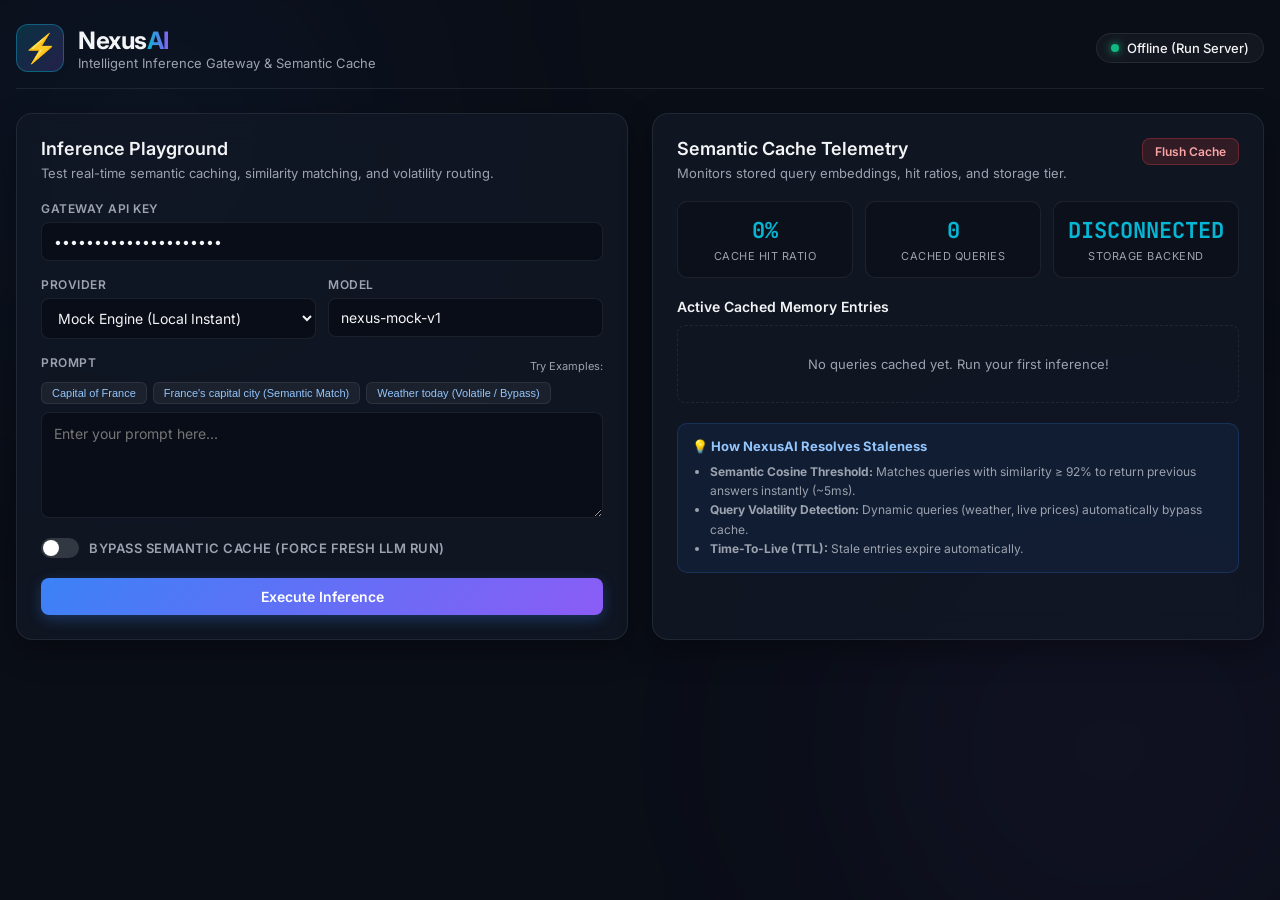
==== frontend/index.html @ b49c3d25 "feat(frontend): glassmorphism developer playground UI - index.html: two-panel layout — inference pla" ====
<!DOCTYPE html>
<html lang="en">
<head>
  <meta charset="UTF-8">
  <meta name="viewport" content="width=device-width, initial-scale=1.0">
  <title>NexusAI — Intelligent Inference Gateway</title>
  <link rel="stylesheet" href="style.css">
  <link rel="preconnect" href="https://fonts.googleapis.com">
  <link rel="preconnect" href="https://fonts.gstatic.com" crossorigin>
  <link href="https://fonts.googleapis.com/css2?family=Inter:wght@300;400;500;600;700&family=JetBrains+Mono:wght@400;500;700&display=swap" rel="stylesheet">
</head>
<body>
  <div class="background-glow glow-1"></div>
  <div class="background-glow glow-2"></div>

  <div class="app-container">
    <!-- Header -->
    <header class="header">
      <div class="logo-group">
        <div class="logo-icon">⚡</div>
        <div>
          <h1>Nexus<span class="gradient-text">AI</span></h1>
          <p class="subtitle">Intelligent Inference Gateway & Semantic Cache</p>
        </div>
      </div>
      <div class="header-status">
        <div class="status-indicator online"></div>
        <span id="gatewayStatus">Connecting...</span>
      </div>
    </header>

    <!-- Main Grid -->
    <main class="main-grid">
      <!-- Left Column: Controls & Prompt -->
      <section class="card glass-card">
        <h2>Inference Playground</h2>
        <p class="section-desc">Test real-time semantic caching, similarity matching, and volatility routing.</p>

        <div class="form-group">
          <label for="apiKey">Gateway API Key</label>
          <input type="password" id="apiKey" value="sk-nexus-dev-demo-key" placeholder="Enter API Key">
        </div>

        <div class="form-row">
          <div class="form-group flex-1">
            <label for="providerSelect">Provider</label>
            <select id="providerSelect">
              <option value="mock" selected>Mock Engine (Local Instant)</option>
              <option value="huggingface">Hugging Face API</option>
              <option value="openai">OpenAI / OpenRouter</option>
            </select>
          </div>
          <div class="form-group flex-1">
            <label for="modelInput">Model</label>
            <input type="text" id="modelInput" placeholder="Default model" value="nexus-mock-v1">
          </div>
        </div>

        <div class="form-group">
          <div class="label-row">
            <label for="promptInput">Prompt</label>
            <span class="sample-label">Try Examples:</span>
          </div>
          <div class="quick-samples">
            <button type="button" class="sample-btn" data-prompt="What is the capital of France?">Capital of France</button>
            <button type="button" class="sample-btn" data-prompt="What is France's capital city?">France's capital city (Semantic Match)</button>
            <button type="button" class="sample-btn" data-prompt="What is the weather today in Tokyo?">Weather today (Volatile / Bypass)</button>
          </div>
          <textarea id="promptInput" rows="4" placeholder="Enter your prompt here..."></textarea>
        </div>

        <div class="checkbox-group">
          <label class="toggle-container">
            <input type="checkbox" id="bypassCache">
            <span class="toggle-slider"></span>
            <span class="toggle-label">Bypass Semantic Cache (Force fresh LLM run)</span>
          </label>
        </div>

        <button id="sendBtn" class="btn btn-primary">
          <span class="btn-text">Execute Inference</span>
          <div class="spinner hidden" id="spinner"></div>
        </button>

        <!-- Response Area -->
        <div id="resultContainer" class="result-box hidden">
          <div class="result-header">
            <div class="badge" id="cacheBadge">CACHE STATUS</div>
            <div class="metrics-tags" id="metricsTags">
              <span class="tag latency" id="latencyTag">-- ms</span>
              <span class="tag tokens" id="tokensTag">-- tokens</span>
              <span class="tag similarity hidden" id="similarityTag">Sim: --%</span>
            </div>
          </div>
          <div class="result-body">
            <pre id="responseText"></pre>
          </div>
        </div>
      </section>

      <!-- Right Column: Live Cache & Architecture Inspector -->
      <section class="card glass-card">
        <div class="header-with-action">
          <h2>Semantic Cache Telemetry</h2>
          <button id="flushCacheBtn" class="btn btn-sm btn-danger">Flush Cache</button>
        </div>
        <p class="section-desc">Monitors stored query embeddings, hit ratios, and storage tier.</p>

        <!-- Stats Bar -->
        <div class="stats-grid">
          <div class="stat-card">
            <div class="stat-value" id="hitRatio">0%</div>
            <div class="stat-label">Cache Hit Ratio</div>
          </div>
          <div class="stat-card">
            <div class="stat-value" id="totalCached">0</div>
            <div class="stat-label">Cached Queries</div>
          </div>
          <div class="stat-card">
            <div class="stat-value" id="storageBackend">--</div>
            <div class="stat-label">Storage Backend</div>
          </div>
        </div>

        <!-- Active Cached Entries List -->
        <div class="cache-list-container">
          <h3>Active Cached Memory Entries</h3>
          <div id="cacheEntriesList" class="cache-entries-list">
            <div class="empty-state">No queries cached yet. Run your first inference!</div>
          </div>
        </div>

        <!-- Gateway Concept Callout -->
        <div class="concept-callout">
          <h4>💡 How NexusAI Resolves Staleness</h4>
          <ul>
            <li><strong>Semantic Cosine Threshold:</strong> Matches queries with similarity &ge; 92% to return previous answers instantly (~5ms).</li>
            <li><strong>Query Volatility Detection:</strong> Dynamic queries (weather, live prices) automatically bypass cache.</li>
            <li><strong>Time-To-Live (TTL):</strong> Stale entries expire automatically.</li>
          </ul>
        </div>
      </section>
    </main>
  </div>

  <script src="app.js"></script>
</body>
</html>
---- frontend/style.css ----
:root {
  --bg-dark: #0a0e17;
  --card-bg: rgba(18, 24, 38, 0.75);
  --card-border: rgba(255, 255, 255, 0.08);
  --text-primary: #f3f4f6;
  --text-secondary: #9ca3af;
  --accent-cyan: #06b6d4;
  --accent-blue: #3b82f6;
  --accent-purple: #8b5cf6;
  --color-hit: #10b981;
  --color-miss: #6366f1;
  --color-bypass: #f59e0b;
  --color-error: #ef4444;
}

* {
  box-sizing: border-box;
  margin: 0;
  padding: 0;
}

body {
  font-family: 'Inter', sans-serif;
  background-color: var(--bg-dark);
  color: var(--text-primary);
  min-height: 100vh;
  position: relative;
  overflow-x: hidden;
  padding: 24px 16px;
}

/* Background atmospheric glows */
.background-glow {
  position: fixed;
  border-radius: 50%;
  filter: blur(140px);
  z-index: -1;
  pointer-events: none;
}

.glow-1 {
  width: 450px;
  height: 450px;
  top: -80px;
  left: -80px;
  background: radial-gradient(circle, rgba(59, 130, 246, 0.2), transparent 70%);
}

.glow-2 {
  width: 500px;
  height: 500px;
  bottom: -100px;
  right: -80px;
  background: radial-gradient(circle, rgba(139, 92, 246, 0.18), transparent 70%);
}

.app-container {
  max-width: 1280px;
  margin: 0 auto;
}

/* Header */
.header {
  display: flex;
  justify-content: space-between;
  align-items: center;
  margin-bottom: 24px;
  padding-bottom: 16px;
  border-bottom: 1px solid var(--card-border);
}

.logo-group {
  display: flex;
  align-items: center;
  gap: 14px;
}

.logo-icon {
  font-size: 28px;
  background: linear-gradient(135deg, rgba(6, 182, 212, 0.2), rgba(139, 92, 246, 0.2));
  border: 1px solid rgba(6, 182, 212, 0.4);
  width: 48px;
  height: 48px;
  display: flex;
  align-items: center;
  justify-content: center;
  border-radius: 12px;
}

h1 {
  font-size: 24px;
  font-weight: 700;
  letter-spacing: -0.5px;
}

.gradient-text {
  background: linear-gradient(90deg, var(--accent-cyan), var(--accent-purple));
  -webkit-background-clip: text;
  -webkit-text-fill-color: transparent;
}

.subtitle {
  font-size: 13px;
  color: var(--text-secondary);
}

.header-status {
  display: flex;
  align-items: center;
  gap: 8px;
  font-size: 13px;
  font-weight: 500;
  background: rgba(255, 255, 255, 0.04);
  padding: 6px 14px;
  border-radius: 999px;
  border: 1px solid var(--card-border);
}

.status-indicator {
  width: 8px;
  height: 8px;
  border-radius: 50%;
}

.status-indicator.online {
  background-color: var(--color-hit);
  box-shadow: 0 0 8px var(--color-hit);
}

.status-indicator.offline {
  background-color: var(--color-error);
  box-shadow: 0 0 8px var(--color-error);
}

/* Main Grid */
.main-grid {
  display: grid;
  grid-template-columns: 1fr 1fr;
  gap: 24px;
}

@media (max-width: 900px) {
  .main-grid {
    grid-template-columns: 1fr;
  }
}

/* Glass Card */
.glass-card {
  background: var(--card-bg);
  backdrop-filter: blur(16px);
  -webkit-backdrop-filter: blur(16px);
  border: 1px solid var(--card-border);
  border-radius: 16px;
  padding: 24px;
  box-shadow: 0 10px 30px rgba(0, 0, 0, 0.35);
}

h2 {
  font-size: 18px;
  font-weight: 600;
  margin-bottom: 6px;
}

.section-desc {
  font-size: 13px;
  color: var(--text-secondary);
  margin-bottom: 20px;
}

/* Form Controls */
.form-group {
  margin-bottom: 16px;
}

.form-row {
  display: flex;
  gap: 12px;
}

.flex-1 {
  flex: 1;
}

label {
  display: block;
  font-size: 12px;
  font-weight: 600;
  text-transform: uppercase;
  letter-spacing: 0.5px;
  color: var(--text-secondary);
  margin-bottom: 6px;
}

.label-row {
  display: flex;
  justify-content: space-between;
  align-items: center;
  margin-bottom: 6px;
}

.sample-label {
  font-size: 11px;
  color: var(--text-secondary);
}

.quick-samples {
  display: flex;
  flex-wrap: wrap;
  gap: 6px;
  margin-bottom: 8px;
}

.sample-btn {
  background: rgba(255, 255, 255, 0.05);
  border: 1px solid var(--card-border);
  color: #93c5fd;
  font-size: 11px;
  padding: 4px 10px;
  border-radius: 6px;
  cursor: pointer;
  transition: all 0.2s;
}

.sample-btn:hover {
  background: rgba(59, 130, 246, 0.15);
  border-color: rgba(59, 130, 246, 0.4);
}

input[type="text"],
input[type="password"],
select,
textarea {
  width: 100%;
  background: rgba(10, 14, 23, 0.85);
  border: 1px solid var(--card-border);
  border-radius: 8px;
  color: var(--text-primary);
  font-family: inherit;
  font-size: 14px;
  padding: 10px 12px;
  outline: none;
  transition: border-color 0.2s, box-shadow 0.2s;
}

textarea {
  resize: vertical;
  line-height: 1.5;
}

input:focus,
select:focus,
textarea:focus {
  border-color: var(--accent-cyan);
  box-shadow: 0 0 0 3px rgba(6, 182, 212, 0.15);
}

/* Custom Checkbox Toggle */
.checkbox-group {
  margin-bottom: 20px;
}

.toggle-container {
  display: flex;
  align-items: center;
  gap: 10px;
  cursor: pointer;
  user-select: none;
}

.toggle-container input {
  display: none;
}

.toggle-slider {
  width: 38px;
  height: 20px;
  background-color: rgba(255, 255, 255, 0.15);
  border-radius: 20px;
  position: relative;
  transition: background-color 0.2s;
}

.toggle-slider::after {
  content: '';
  position: absolute;
  width: 16px;
  height: 16px;
  border-radius: 50%;
  background-color: white;
  top: 2px;
  left: 2px;
  transition: transform 0.2s;
}

.toggle-container input:checked + .toggle-slider {
  background-color: var(--accent-cyan);
}

.toggle-container input:checked + .toggle-slider::after {
  transform: translateX(18px);
}

.toggle-label {
  font-size: 13px;
  color: var(--text-secondary);
}

/* Buttons */
.btn {
  display: inline-flex;
  align-items: center;
  justify-content: center;
  gap: 8px;
  font-family: inherit;
  font-size: 14px;
  font-weight: 600;
  padding: 10px 18px;
  border-radius: 8px;
  cursor: pointer;
  border: none;
  transition: all 0.2s;
}

.btn-primary {
  width: 100%;
  background: linear-gradient(135deg, var(--accent-blue), var(--accent-purple));
  color: white;
  box-shadow: 0 4px 14px rgba(59, 130, 246, 0.3);
}

.btn-primary:hover {
  opacity: 0.92;
  transform: translateY(-1px);
}

.btn-primary:disabled {
  opacity: 0.5;
  cursor: not-allowed;
  transform: none;
}

.btn-sm {
  font-size: 12px;
  padding: 5px 12px;
}

.btn-danger {
  background: rgba(239, 68, 68, 0.15);
  border: 1px solid rgba(239, 68, 68, 0.3);
  color: #fca5a5;
}

.btn-danger:hover {
  background: rgba(239, 68, 68, 0.25);
}

/* Spinner */
.spinner {
  width: 16px;
  height: 16px;
  border: 2px solid rgba(255, 255, 255, 0.3);
  border-top-color: white;
  border-radius: 50%;
  animation: spin 0.7s linear infinite;
}

@keyframes spin {
  to { transform: rotate(360deg); }
}

.hidden {
  display: none !important;
}

/* Results Box */
.result-box {
  margin-top: 20px;
  background: rgba(10, 14, 23, 0.95);
  border: 1px solid var(--card-border);
  border-radius: 10px;
  padding: 16px;
}

.result-header {
  display: flex;
  justify-content: space-between;
  align-items: center;
  margin-bottom: 12px;
  padding-bottom: 10px;
  border-bottom: 1px solid var(--card-border);
}

.badge {
  font-size: 11px;
  font-weight: 700;
  text-transform: uppercase;
  padding: 4px 10px;
  border-radius: 6px;
  letter-spacing: 0.5px;
}

.badge.hit {
  background-color: rgba(16, 185, 129, 0.2);
  color: #6ee7b7;
  border: 1px solid rgba(16, 185, 129, 0.4);
}

.badge.miss {
  background-color: rgba(99, 102, 241, 0.2);
  color: #a5b4fc;
  border: 1px solid rgba(99, 102, 241, 0.4);
}

.badge.bypass {
  background-color: rgba(245, 158, 11, 0.2);
  color: #fcd34d;
  border: 1px solid rgba(245, 158, 11, 0.4);
}

.metrics-tags {
  display: flex;
  gap: 8px;
}

.tag {
  font-family: 'JetBrains Mono', monospace;
  font-size: 11px;
  background: rgba(255, 255, 255, 0.05);
  padding: 3px 8px;
  border-radius: 4px;
  color: var(--text-secondary);
}

.tag.latency {
  color: #93c5fd;
}

.tag.similarity {
  color: #c4b5fd;
}

.result-body pre {
  font-family: 'Inter', sans-serif;
  font-size: 14px;
  line-height: 1.6;
  white-space: pre-wrap;
  word-break: break-word;
}

/* Telemetry & Stats */
.header-with-action {
  display: flex;
  justify-content: space-between;
  align-items: center;
}

.stats-grid {
  display: grid;
  grid-template-columns: repeat(3, 1fr);
  gap: 12px;
  margin-bottom: 20px;
}

.stat-card {
  background: rgba(10, 14, 23, 0.6);
  border: 1px solid var(--card-border);
  padding: 14px;
  border-radius: 10px;
  text-align: center;
}

.stat-value {
  font-size: 22px;
  font-weight: 700;
  font-family: 'JetBrains Mono', monospace;
  color: var(--accent-cyan);
  margin-bottom: 4px;
}

.stat-label {
  font-size: 11px;
  color: var(--text-secondary);
  text-transform: uppercase;
  letter-spacing: 0.5px;
}

/* Cache entries list */
.cache-list-container h3 {
  font-size: 14px;
  font-weight: 600;
  margin-bottom: 10px;
}

.cache-entries-list {
  max-height: 250px;
  overflow-y: auto;
  display: flex;
  flex-direction: column;
  gap: 8px;
  margin-bottom: 20px;
}

.cache-entry-item {
  background: rgba(10, 14, 23, 0.7);
  border: 1px solid var(--card-border);
  border-radius: 8px;
  padding: 10px 12px;
}

.cache-entry-prompt {
  font-size: 13px;
  font-weight: 500;
  color: #e5e7eb;
  margin-bottom: 4px;
}

.cache-entry-meta {
  display: flex;
  justify-content: space-between;
  font-size: 11px;
  color: var(--text-secondary);
  font-family: 'JetBrains Mono', monospace;
}

.empty-state {
  text-align: center;
  padding: 30px 10px;
  font-size: 13px;
  color: var(--text-secondary);
  border: 1px dashed var(--card-border);
  border-radius: 8px;
}

/* Concept Callout */
.concept-callout {
  background: rgba(59, 130, 246, 0.08);
  border: 1px solid rgba(59, 130, 246, 0.2);
  border-radius: 10px;
  padding: 14px;
}

.concept-callout h4 {
  font-size: 13px;
  color: #93c5fd;
  margin-bottom: 8px;
}

.concept-callout ul {
  padding-left: 18px;
  font-size: 12px;
  color: var(--text-secondary);
  line-height: 1.6;
}
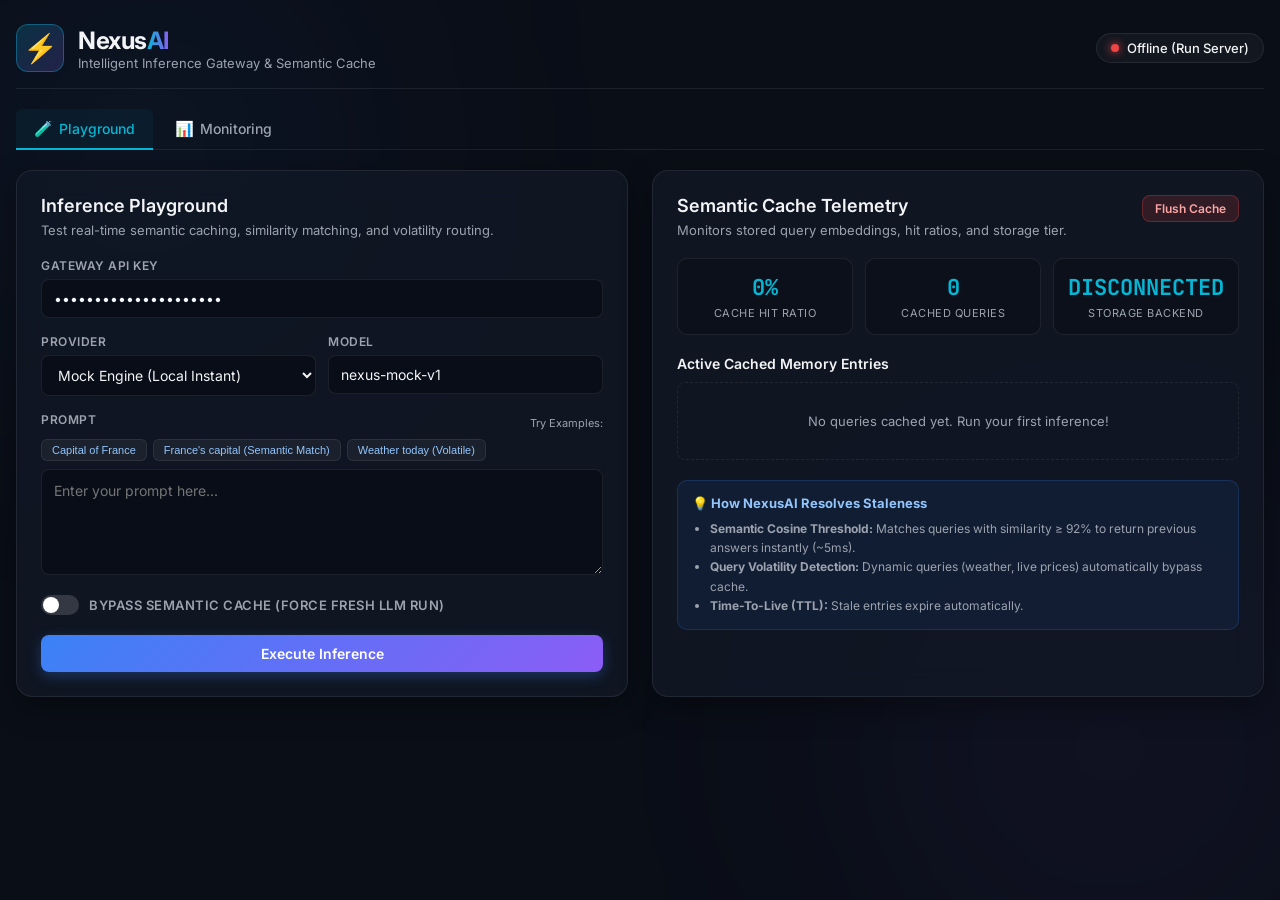
==== commit d376f59d: "feat: add ML embeddings and Prometheus observability - Upgrade embedder to sentence-transformers (al" ====
--- a/frontend/index.html
+++ b/frontend/index.html
@@ -24,124 +24,302 @@
         </div>
       </div>
       <div class="header-status">
-        <div class="status-indicator online"></div>
+        <div class="status-indicator online" id="statusDot"></div>
         <span id="gatewayStatus">Connecting...</span>
       </div>
     </header>
 
-    <!-- Main Grid -->
-    <main class="main-grid">
-      <!-- Left Column: Controls & Prompt -->
-      <section class="card glass-card">
-        <h2>Inference Playground</h2>
-        <p class="section-desc">Test real-time semantic caching, similarity matching, and volatility routing.</p>
-
-        <div class="form-group">
-          <label for="apiKey">Gateway API Key</label>
-          <input type="password" id="apiKey" value="sk-nexus-dev-demo-key" placeholder="Enter API Key">
-        </div>
-
-        <div class="form-row">
-          <div class="form-group flex-1">
-            <label for="providerSelect">Provider</label>
-            <select id="providerSelect">
-              <option value="mock" selected>Mock Engine (Local Instant)</option>
-              <option value="huggingface">Hugging Face API</option>
-              <option value="openai">OpenAI / OpenRouter</option>
-            </select>
-          </div>
-          <div class="form-group flex-1">
-            <label for="modelInput">Model</label>
-            <input type="text" id="modelInput" placeholder="Default model" value="nexus-mock-v1">
-          </div>
-        </div>
-
-        <div class="form-group">
-          <div class="label-row">
-            <label for="promptInput">Prompt</label>
-            <span class="sample-label">Try Examples:</span>
-          </div>
-          <div class="quick-samples">
-            <button type="button" class="sample-btn" data-prompt="What is the capital of France?">Capital of France</button>
-            <button type="button" class="sample-btn" data-prompt="What is France's capital city?">France's capital city (Semantic Match)</button>
-            <button type="button" class="sample-btn" data-prompt="What is the weather today in Tokyo?">Weather today (Volatile / Bypass)</button>
-          </div>
-          <textarea id="promptInput" rows="4" placeholder="Enter your prompt here..."></textarea>
-        </div>
-
-        <div class="checkbox-group">
-          <label class="toggle-container">
-            <input type="checkbox" id="bypassCache">
-            <span class="toggle-slider"></span>
-            <span class="toggle-label">Bypass Semantic Cache (Force fresh LLM run)</span>
-          </label>
-        </div>
-
-        <button id="sendBtn" class="btn btn-primary">
-          <span class="btn-text">Execute Inference</span>
-          <div class="spinner hidden" id="spinner"></div>
-        </button>
-
-        <!-- Response Area -->
-        <div id="resultContainer" class="result-box hidden">
-          <div class="result-header">
-            <div class="badge" id="cacheBadge">CACHE STATUS</div>
-            <div class="metrics-tags" id="metricsTags">
-              <span class="tag latency" id="latencyTag">-- ms</span>
-              <span class="tag tokens" id="tokensTag">-- tokens</span>
-              <span class="tag similarity hidden" id="similarityTag">Sim: --%</span>
-            </div>
-          </div>
-          <div class="result-body">
-            <pre id="responseText"></pre>
-          </div>
-        </div>
-      </section>
-
-      <!-- Right Column: Live Cache & Architecture Inspector -->
-      <section class="card glass-card">
-        <div class="header-with-action">
-          <h2>Semantic Cache Telemetry</h2>
-          <button id="flushCacheBtn" class="btn btn-sm btn-danger">Flush Cache</button>
-        </div>
-        <p class="section-desc">Monitors stored query embeddings, hit ratios, and storage tier.</p>
-
-        <!-- Stats Bar -->
-        <div class="stats-grid">
-          <div class="stat-card">
-            <div class="stat-value" id="hitRatio">0%</div>
-            <div class="stat-label">Cache Hit Ratio</div>
-          </div>
-          <div class="stat-card">
-            <div class="stat-value" id="totalCached">0</div>
-            <div class="stat-label">Cached Queries</div>
-          </div>
-          <div class="stat-card">
-            <div class="stat-value" id="storageBackend">--</div>
-            <div class="stat-label">Storage Backend</div>
-          </div>
-        </div>
-
-        <!-- Active Cached Entries List -->
-        <div class="cache-list-container">
-          <h3>Active Cached Memory Entries</h3>
-          <div id="cacheEntriesList" class="cache-entries-list">
-            <div class="empty-state">No queries cached yet. Run your first inference!</div>
-          </div>
-        </div>
-
-        <!-- Gateway Concept Callout -->
-        <div class="concept-callout">
-          <h4>💡 How NexusAI Resolves Staleness</h4>
-          <ul>
-            <li><strong>Semantic Cosine Threshold:</strong> Matches queries with similarity &ge; 92% to return previous answers instantly (~5ms).</li>
-            <li><strong>Query Volatility Detection:</strong> Dynamic queries (weather, live prices) automatically bypass cache.</li>
-            <li><strong>Time-To-Live (TTL):</strong> Stale entries expire automatically.</li>
-          </ul>
-        </div>
-      </section>
-    </main>
-  </div>
+    <!-- Tab Navigation -->
+    <nav class="tab-nav">
+      <button class="tab-btn active" data-tab="playground">
+        <span class="tab-icon">🧪</span> Playground
+      </button>
+      <button class="tab-btn" data-tab="monitoring">
+        <span class="tab-icon">📊</span> Monitoring
+      </button>
+    </nav>
+
+    <!-- ═══════════════════════════════════════════════════
+         TAB 1 — INFERENCE PLAYGROUND
+    ═══════════════════════════════════════════════════ -->
+    <div id="tab-playground" class="tab-content active">
+      <main class="main-grid">
+        <!-- Left Column: Controls & Prompt -->
+        <section class="card glass-card">
+          <h2>Inference Playground</h2>
+          <p class="section-desc">Test real-time semantic caching, similarity matching, and volatility routing.</p>
+
+          <div class="form-group">
+            <label for="apiKey">Gateway API Key</label>
+            <input type="password" id="apiKey" value="sk-nexus-dev-demo-key" placeholder="Enter API Key">
+          </div>
+
+          <div class="form-row">
+            <div class="form-group flex-1">
+              <label for="providerSelect">Provider</label>
+              <select id="providerSelect">
+                <option value="mock" selected>Mock Engine (Local Instant)</option>
+                <option value="huggingface">Hugging Face API</option>
+                <option value="openai">OpenAI / OpenRouter</option>
+              </select>
+            </div>
+            <div class="form-group flex-1">
+              <label for="modelInput">Model</label>
+              <input type="text" id="modelInput" placeholder="Default model" value="nexus-mock-v1">
+            </div>
+          </div>
+
+          <div class="form-group">
+            <div class="label-row">
+              <label for="promptInput">Prompt</label>
+              <span class="sample-label">Try Examples:</span>
+            </div>
+            <div class="quick-samples">
+              <button type="button" class="sample-btn" data-prompt="What is the capital of France?">Capital of France</button>
+              <button type="button" class="sample-btn" data-prompt="What is France's capital city?">France's capital (Semantic Match)</button>
+              <button type="button" class="sample-btn" data-prompt="What is the weather today in Tokyo?">Weather today (Volatile)</button>
+            </div>
+            <textarea id="promptInput" rows="4" placeholder="Enter your prompt here..."></textarea>
+          </div>
+
+          <div class="checkbox-group">
+            <label class="toggle-container">
+              <input type="checkbox" id="bypassCache">
+              <span class="toggle-slider"></span>
+              <span class="toggle-label">Bypass Semantic Cache (Force fresh LLM run)</span>
+            </label>
+          </div>
+
+          <button id="sendBtn" class="btn btn-primary">
+            <span class="btn-text">Execute Inference</span>
+            <div class="spinner hidden" id="spinner"></div>
+          </button>
+
+          <!-- Response Area -->
+          <div id="resultContainer" class="result-box hidden">
+            <div class="result-header">
+              <div class="badge" id="cacheBadge">CACHE STATUS</div>
+              <div class="metrics-tags" id="metricsTags">
+                <span class="tag latency" id="latencyTag">-- ms</span>
+                <span class="tag tokens" id="tokensTag">-- tokens</span>
+                <span class="tag similarity hidden" id="similarityTag">Sim: --%</span>
+              </div>
+            </div>
+            <div class="result-body">
+              <pre id="responseText"></pre>
+            </div>
+          </div>
+        </section>
+
+        <!-- Right Column: Live Cache Telemetry -->
+        <section class="card glass-card">
+          <div class="header-with-action">
+            <h2>Semantic Cache Telemetry</h2>
+            <button id="flushCacheBtn" class="btn btn-sm btn-danger">Flush Cache</button>
+          </div>
+          <p class="section-desc">Monitors stored query embeddings, hit ratios, and storage tier.</p>
+
+          <!-- Stats Bar -->
+          <div class="stats-grid">
+            <div class="stat-card">
+              <div class="stat-value" id="hitRatio">0%</div>
+              <div class="stat-label">Cache Hit Ratio</div>
+            </div>
+            <div class="stat-card">
+              <div class="stat-value" id="totalCached">0</div>
+              <div class="stat-label">Cached Queries</div>
+            </div>
+            <div class="stat-card">
+              <div class="stat-value" id="storageBackend">--</div>
+              <div class="stat-label">Storage Backend</div>
+            </div>
+          </div>
+
+          <!-- Active Cached Entries List -->
+          <div class="cache-list-container">
+            <h3>Active Cached Memory Entries</h3>
+            <div id="cacheEntriesList" class="cache-entries-list">
+              <div class="empty-state">No queries cached yet. Run your first inference!</div>
+            </div>
+          </div>
+
+          <!-- Concept Callout -->
+          <div class="concept-callout">
+            <h4>💡 How NexusAI Resolves Staleness</h4>
+            <ul>
+              <li><strong>Semantic Cosine Threshold:</strong> Matches queries with similarity &ge; 92% to return previous answers instantly (~5ms).</li>
+              <li><strong>Query Volatility Detection:</strong> Dynamic queries (weather, live prices) automatically bypass cache.</li>
+              <li><strong>Time-To-Live (TTL):</strong> Stale entries expire automatically.</li>
+            </ul>
+          </div>
+        </section>
+      </main>
+    </div>
+
+    <!-- ═══════════════════════════════════════════════════
+         TAB 2 — MONITORING DASHBOARD
+    ═══════════════════════════════════════════════════ -->
+    <div id="tab-monitoring" class="tab-content">
+      <div class="monitoring-header">
+        <div>
+          <h2 class="monitoring-title">Observability Dashboard</h2>
+          <p class="section-desc">Live Prometheus metrics — auto-refreshes every 6 s.</p>
+        </div>
+        <div class="monitoring-controls">
+          <span class="refresh-badge" id="lastRefreshLabel">Last refresh: —</span>
+          <button id="refreshMetricsBtn" class="btn btn-sm btn-outline">↻ Refresh</button>
+        </div>
+      </div>
+
+      <!-- ── Row 1: Embedder status + top-level KPIs ── -->
+      <div class="mon-section-label">Embedder &amp; Model</div>
+      <div class="mon-grid mon-grid-2">
+        <div class="mon-card">
+          <div class="mon-card-title">Embedding Backend</div>
+          <div class="mon-kpi-row">
+            <div class="mon-kpi">
+              <div class="mon-kpi-value" id="embedBackend">—</div>
+              <div class="mon-kpi-label">Active Backend</div>
+            </div>
+            <div class="mon-kpi">
+              <div class="mon-kpi-value" id="embedTotal">—</div>
+              <div class="mon-kpi-label">Total Encodes</div>
+            </div>
+            <div class="mon-kpi">
+              <div class="mon-kpi-value" id="embedP50">—</div>
+              <div class="mon-kpi-label">Latency p50</div>
+            </div>
+          </div>
+        </div>
+        <div class="mon-card">
+          <div class="mon-card-title">Gateway Health</div>
+          <div class="mon-kpi-row">
+            <div class="mon-kpi">
+              <div class="mon-kpi-value" id="monStorageBackend">—</div>
+              <div class="mon-kpi-label">Cache Backend</div>
+            </div>
+            <div class="mon-kpi">
+              <div class="mon-kpi-value" id="monTotalRequests">—</div>
+              <div class="mon-kpi-label">Total Requests</div>
+            </div>
+            <div class="mon-kpi">
+              <div class="mon-kpi-value" id="monErrorRate">—</div>
+              <div class="mon-kpi-label">Error Count</div>
+            </div>
+          </div>
+        </div>
+      </div>
+
+      <!-- ── Row 2: Inference throughput ── -->
+      <div class="mon-section-label">Inference Throughput</div>
+      <div class="mon-grid mon-grid-4">
+        <div class="mon-card mon-card-accent-green">
+          <div class="mon-card-title">Cache Hits</div>
+          <div class="mon-big-value" id="monHits">—</div>
+          <div class="mon-sub" id="monHitPct">—% of requests</div>
+        </div>
+        <div class="mon-card mon-card-accent-indigo">
+          <div class="mon-card-title">Cache Misses</div>
+          <div class="mon-big-value" id="monMisses">—</div>
+          <div class="mon-sub" id="monMissPct">—% of requests</div>
+        </div>
+        <div class="mon-card mon-card-accent-amber">
+          <div class="mon-card-title">Volatile Bypasses</div>
+          <div class="mon-big-value" id="monVolatile">—</div>
+          <div class="mon-sub">real-time queries</div>
+        </div>
+        <div class="mon-card mon-card-accent-purple">
+          <div class="mon-card-title">Tokens Used</div>
+          <div class="mon-big-value" id="monTokens">—</div>
+          <div class="mon-sub">cumulative</div>
+        </div>
+      </div>
+
+      <!-- ── Row 3: Latency percentiles ── -->
+      <div class="mon-section-label">Latency Percentiles</div>
+      <div class="mon-grid mon-grid-3">
+        <div class="mon-card">
+          <div class="mon-card-title">Inference (Cache Hit)</div>
+          <div class="mon-latency-bars" id="latencyHitBars">
+            <div class="lat-row"><span class="lat-label">p50</span><div class="lat-bar-wrap"><div class="lat-bar lat-bar-green" id="latHitP50Bar"></div></div><span class="lat-val" id="latHitP50">—</span></div>
+            <div class="lat-row"><span class="lat-label">p90</span><div class="lat-bar-wrap"><div class="lat-bar lat-bar-green" id="latHitP90Bar"></div></div><span class="lat-val" id="latHitP90">—</span></div>
+            <div class="lat-row"><span class="lat-label">p99</span><div class="lat-bar-wrap"><div class="lat-bar lat-bar-green" id="latHitP99Bar"></div></div><span class="lat-val" id="latHitP99">—</span></div>
+          </div>
+        </div>
+        <div class="mon-card">
+          <div class="mon-card-title">Inference (Cache Miss)</div>
+          <div class="mon-latency-bars" id="latencyMissBars">
+            <div class="lat-row"><span class="lat-label">p50</span><div class="lat-bar-wrap"><div class="lat-bar lat-bar-indigo" id="latMissP50Bar"></div></div><span class="lat-val" id="latMissP50">—</span></div>
+            <div class="lat-row"><span class="lat-label">p90</span><div class="lat-bar-wrap"><div class="lat-bar lat-bar-indigo" id="latMissP90Bar"></div></div><span class="lat-val" id="latMissP90">—</span></div>
+            <div class="lat-row"><span class="lat-label">p99</span><div class="lat-bar-wrap"><div class="lat-bar lat-bar-indigo" id="latMissP99Bar"></div></div><span class="lat-val" id="latMissP99">—</span></div>
+          </div>
+        </div>
+        <div class="mon-card">
+          <div class="mon-card-title">Embed Latency</div>
+          <div class="mon-latency-bars">
+            <div class="lat-row"><span class="lat-label">p50</span><div class="lat-bar-wrap"><div class="lat-bar lat-bar-purple" id="latEmbedP50Bar"></div></div><span class="lat-val" id="latEmbedP50">—</span></div>
+            <div class="lat-row"><span class="lat-label">p90</span><div class="lat-bar-wrap"><div class="lat-bar lat-bar-purple" id="latEmbedP90Bar"></div></div><span class="lat-val" id="latEmbedP90">—</span></div>
+            <div class="lat-row"><span class="lat-label">p99</span><div class="lat-bar-wrap"><div class="lat-bar lat-bar-purple" id="latEmbedP99Bar"></div></div><span class="lat-val" id="latEmbedP99">—</span></div>
+          </div>
+        </div>
+      </div>
+
+      <!-- ── Row 4: Cache similarity + rate limit ── -->
+      <div class="mon-grid mon-grid-2" style="margin-top:0">
+        <div class="mon-card">
+          <div class="mon-card-title">Similarity Score Distribution</div>
+          <p class="mon-card-desc">Cosine similarity of all cache lookups (hit + miss)</p>
+          <div class="sim-histogram" id="simHistogram">
+            <div class="empty-state">No data yet.</div>
+          </div>
+        </div>
+        <div class="mon-card">
+          <div class="mon-card-title">Rate Limiter</div>
+          <div class="mon-kpi-row" style="margin-top:16px">
+            <div class="mon-kpi">
+              <div class="mon-kpi-value color-green" id="rateLimitAllowed">—</div>
+              <div class="mon-kpi-label">Allowed</div>
+            </div>
+            <div class="mon-kpi">
+              <div class="mon-kpi-value color-red" id="rateLimitRejected">—</div>
+              <div class="mon-kpi-label">Rejected</div>
+            </div>
+            <div class="mon-kpi">
+              <div class="mon-kpi-value" id="rateLimitPct">—</div>
+              <div class="mon-kpi-label">Pass Rate</div>
+            </div>
+          </div>
+          <div class="rate-limit-bar-wrap" style="margin-top:20px">
+            <div class="rate-limit-track">
+              <div class="rate-limit-fill" id="rateLimitFill" style="width:0%"></div>
+            </div>
+            <div class="rate-limit-legend">
+              <span class="color-green">■ Allowed</span>
+              <span class="color-red">■ Rejected</span>
+            </div>
+          </div>
+          <!-- Cache entries gauge -->
+          <div class="mon-card-title" style="margin-top:24px">Active Cache Entries</div>
+          <div class="cache-gauge-wrap">
+            <div class="cache-gauge-value" id="cacheEntriesGauge">—</div>
+            <div class="cache-gauge-label">entries in memory</div>
+          </div>
+        </div>
+      </div>
+
+      <!-- ── Row 5: Raw Prometheus scrape ── -->
+      <div class="mon-section-label">Raw Prometheus Output
+        <a href="/api/v1/metrics" target="_blank" class="raw-link">open /api/v1/metrics ↗</a>
+      </div>
+      <div class="mon-card">
+        <div class="raw-metrics-toolbar">
+          <input type="text" id="metricsFilter" placeholder="Filter metrics (e.g. nexusai_cache)…" class="metrics-filter-input">
+        </div>
+        <pre id="rawMetrics" class="raw-metrics-pre">Loading…</pre>
+      </div>
+
+    </div><!-- end tab-monitoring -->
+  </div><!-- end app-container -->
 
   <script src="app.js"></script>
 </body>
--- a/frontend/style.css
+++ b/frontend/style.css
@@ -1,23 +1,22 @@
+/* ═══════════════════════════════════════════
+   NexusAI — Design Tokens
+═══════════════════════════════════════════ */
 :root {
-  --bg-dark: #0a0e17;
-  --card-bg: rgba(18, 24, 38, 0.75);
-  --card-border: rgba(255, 255, 255, 0.08);
-  --text-primary: #f3f4f6;
-  --text-secondary: #9ca3af;
-  --accent-cyan: #06b6d4;
-  --accent-blue: #3b82f6;
+  --bg-dark:       #0a0e17;
+  --card-bg:       rgba(18, 24, 38, 0.75);
+  --card-border:   rgba(255, 255, 255, 0.08);
+  --text-primary:  #f3f4f6;
+  --text-secondary:#9ca3af;
+  --accent-cyan:   #06b6d4;
+  --accent-blue:   #3b82f6;
   --accent-purple: #8b5cf6;
-  --color-hit: #10b981;
-  --color-miss: #6366f1;
-  --color-bypass: #f59e0b;
-  --color-error: #ef4444;
-}
-
-* {
-  box-sizing: border-box;
-  margin: 0;
-  padding: 0;
-}
+  --color-hit:     #10b981;
+  --color-miss:    #6366f1;
+  --color-bypass:  #f59e0b;
+  --color-error:   #ef4444;
+}
+
+* { box-sizing: border-box; margin: 0; padding: 0; }
 
 body {
   font-family: 'Inter', sans-serif;
@@ -29,7 +28,7 @@
   padding: 24px 16px;
 }
 
-/* Background atmospheric glows */
+/* ── Background atmospheric glows ── */
 .background-glow {
   position: fixed;
   border-radius: 50%;
@@ -37,115 +36,104 @@
   z-index: -1;
   pointer-events: none;
 }
-
 .glow-1 {
-  width: 450px;
-  height: 450px;
-  top: -80px;
-  left: -80px;
-  background: radial-gradient(circle, rgba(59, 130, 246, 0.2), transparent 70%);
-}
-
+  width: 450px; height: 450px;
+  top: -80px; left: -80px;
+  background: radial-gradient(circle, rgba(59,130,246,0.2), transparent 70%);
+}
 .glow-2 {
-  width: 500px;
-  height: 500px;
-  bottom: -100px;
-  right: -80px;
-  background: radial-gradient(circle, rgba(139, 92, 246, 0.18), transparent 70%);
-}
-
-.app-container {
-  max-width: 1280px;
-  margin: 0 auto;
-}
-
-/* Header */
+  width: 500px; height: 500px;
+  bottom: -100px; right: -80px;
+  background: radial-gradient(circle, rgba(139,92,246,0.18), transparent 70%);
+}
+
+.app-container { max-width: 1280px; margin: 0 auto; }
+
+/* ── Header ── */
 .header {
   display: flex;
   justify-content: space-between;
   align-items: center;
-  margin-bottom: 24px;
+  margin-bottom: 20px;
   padding-bottom: 16px;
   border-bottom: 1px solid var(--card-border);
 }
-
-.logo-group {
-  display: flex;
-  align-items: center;
-  gap: 14px;
-}
-
+.logo-group { display: flex; align-items: center; gap: 14px; }
 .logo-icon {
   font-size: 28px;
-  background: linear-gradient(135deg, rgba(6, 182, 212, 0.2), rgba(139, 92, 246, 0.2));
-  border: 1px solid rgba(6, 182, 212, 0.4);
-  width: 48px;
-  height: 48px;
-  display: flex;
-  align-items: center;
-  justify-content: center;
+  background: linear-gradient(135deg,rgba(6,182,212,0.2),rgba(139,92,246,0.2));
+  border: 1px solid rgba(6,182,212,0.4);
+  width: 48px; height: 48px;
+  display: flex; align-items: center; justify-content: center;
   border-radius: 12px;
 }
-
-h1 {
-  font-size: 24px;
-  font-weight: 700;
-  letter-spacing: -0.5px;
-}
-
+h1 { font-size: 24px; font-weight: 700; letter-spacing: -0.5px; }
 .gradient-text {
   background: linear-gradient(90deg, var(--accent-cyan), var(--accent-purple));
   -webkit-background-clip: text;
   -webkit-text-fill-color: transparent;
 }
-
-.subtitle {
-  font-size: 13px;
-  color: var(--text-secondary);
-}
-
+.subtitle { font-size: 13px; color: var(--text-secondary); }
 .header-status {
+  display: flex; align-items: center; gap: 8px;
+  font-size: 13px; font-weight: 500;
+  background: rgba(255,255,255,0.04);
+  padding: 6px 14px;
+  border-radius: 999px;
+  border: 1px solid var(--card-border);
+}
+.status-indicator { width: 8px; height: 8px; border-radius: 50%; }
+.status-indicator.online  { background-color: var(--color-hit);   box-shadow: 0 0 8px var(--color-hit); }
+.status-indicator.offline { background-color: var(--color-error); box-shadow: 0 0 8px var(--color-error); }
+
+/* ═══════════════════════════════════════════
+   Tab Navigation
+═══════════════════════════════════════════ */
+.tab-nav {
+  display: flex;
+  gap: 4px;
+  margin-bottom: 20px;
+  border-bottom: 1px solid var(--card-border);
+  padding-bottom: 0;
+}
+.tab-btn {
   display: flex;
   align-items: center;
-  gap: 8px;
-  font-size: 13px;
+  gap: 6px;
+  background: transparent;
+  border: none;
+  color: var(--text-secondary);
+  font-family: inherit;
+  font-size: 14px;
   font-weight: 500;
-  background: rgba(255, 255, 255, 0.04);
-  padding: 6px 14px;
-  border-radius: 999px;
-  border: 1px solid var(--card-border);
-}
-
-.status-indicator {
-  width: 8px;
-  height: 8px;
-  border-radius: 50%;
-}
-
-.status-indicator.online {
-  background-color: var(--color-hit);
-  box-shadow: 0 0 8px var(--color-hit);
-}
-
-.status-indicator.offline {
-  background-color: var(--color-error);
-  box-shadow: 0 0 8px var(--color-error);
-}
-
-/* Main Grid */
+  padding: 10px 18px;
+  cursor: pointer;
+  border-bottom: 2px solid transparent;
+  margin-bottom: -1px;
+  transition: color 0.2s, border-color 0.2s;
+  border-radius: 6px 6px 0 0;
+}
+.tab-btn:hover { color: var(--text-primary); background: rgba(255,255,255,0.04); }
+.tab-btn.active {
+  color: var(--accent-cyan);
+  border-bottom-color: var(--accent-cyan);
+  background: rgba(6,182,212,0.06);
+}
+.tab-icon { font-size: 15px; }
+
+.tab-content { display: none; }
+.tab-content.active { display: block; }
+
+/* ═══════════════════════════════════════════
+   Playground layout (existing)
+═══════════════════════════════════════════ */
 .main-grid {
   display: grid;
   grid-template-columns: 1fr 1fr;
   gap: 24px;
 }
-
-@media (max-width: 900px) {
-  .main-grid {
-    grid-template-columns: 1fr;
-  }
-}
-
-/* Glass Card */
+@media (max-width: 900px) { .main-grid { grid-template-columns: 1fr; } }
+
 .glass-card {
   background: var(--card-bg);
   backdrop-filter: blur(16px);
@@ -153,86 +141,41 @@
   border: 1px solid var(--card-border);
   border-radius: 16px;
   padding: 24px;
-  box-shadow: 0 10px 30px rgba(0, 0, 0, 0.35);
-}
-
-h2 {
-  font-size: 18px;
-  font-weight: 600;
-  margin-bottom: 6px;
-}
-
-.section-desc {
-  font-size: 13px;
-  color: var(--text-secondary);
-  margin-bottom: 20px;
-}
-
-/* Form Controls */
-.form-group {
-  margin-bottom: 16px;
-}
-
-.form-row {
-  display: flex;
-  gap: 12px;
-}
-
-.flex-1 {
-  flex: 1;
-}
-
+  box-shadow: 0 10px 30px rgba(0,0,0,0.35);
+}
+h2 { font-size: 18px; font-weight: 600; margin-bottom: 6px; }
+.section-desc { font-size: 13px; color: var(--text-secondary); margin-bottom: 20px; }
+
+/* Form controls */
+.form-group { margin-bottom: 16px; }
+.form-row { display: flex; gap: 12px; }
+.flex-1 { flex: 1; }
 label {
   display: block;
-  font-size: 12px;
-  font-weight: 600;
-  text-transform: uppercase;
-  letter-spacing: 0.5px;
+  font-size: 12px; font-weight: 600;
+  text-transform: uppercase; letter-spacing: 0.5px;
   color: var(--text-secondary);
   margin-bottom: 6px;
 }
-
-.label-row {
-  display: flex;
-  justify-content: space-between;
-  align-items: center;
-  margin-bottom: 6px;
-}
-
-.sample-label {
-  font-size: 11px;
-  color: var(--text-secondary);
-}
-
-.quick-samples {
-  display: flex;
-  flex-wrap: wrap;
-  gap: 6px;
-  margin-bottom: 8px;
-}
-
+.label-row { display: flex; justify-content: space-between; align-items: center; margin-bottom: 6px; }
+.sample-label { font-size: 11px; color: var(--text-secondary); }
+.quick-samples { display: flex; flex-wrap: wrap; gap: 6px; margin-bottom: 8px; }
 .sample-btn {
-  background: rgba(255, 255, 255, 0.05);
+  background: rgba(255,255,255,0.05);
   border: 1px solid var(--card-border);
   color: #93c5fd;
-  font-size: 11px;
-  padding: 4px 10px;
-  border-radius: 6px;
-  cursor: pointer;
+  font-size: 11px; padding: 4px 10px;
+  border-radius: 6px; cursor: pointer;
   transition: all 0.2s;
 }
-
-.sample-btn:hover {
-  background: rgba(59, 130, 246, 0.15);
-  border-color: rgba(59, 130, 246, 0.4);
-}
+.sample-btn:hover { background: rgba(59,130,246,0.15); border-color: rgba(59,130,246,0.4); }
 
 input[type="text"],
 input[type="password"],
 select,
 textarea {
   width: 100%;
-  background: rgba(10, 14, 23, 0.85);
+  background: rgba(10,14,23,0.85);
   border: 1px solid var(--card-border);
   border-radius: 8px;
   color: var(--text-primary);
@@ -242,313 +185,345 @@
   outline: none;
   transition: border-color 0.2s, box-shadow 0.2s;
 }
-
-textarea {
-  resize: vertical;
-  line-height: 1.5;
-}
-
-input:focus,
-select:focus,
-textarea:focus {
+textarea { resize: vertical; line-height: 1.5; }
+input:focus, select:focus, textarea:focus {
   border-color: var(--accent-cyan);
-  box-shadow: 0 0 0 3px rgba(6, 182, 212, 0.15);
-}
-
-/* Custom Checkbox Toggle */
-.checkbox-group {
-  margin-bottom: 20px;
-}
-
-.toggle-container {
-  display: flex;
-  align-items: center;
-  gap: 10px;
-  cursor: pointer;
-  user-select: none;
-}
-
-.toggle-container input {
-  display: none;
-}
-
+  box-shadow: 0 0 0 3px rgba(6,182,212,0.15);
+}
+
+/* Toggle */
+.checkbox-group { margin-bottom: 20px; }
+.toggle-container { display: flex; align-items: center; gap: 10px; cursor: pointer; user-select: none; }
+.toggle-container input { display: none; }
 .toggle-slider {
-  width: 38px;
-  height: 20px;
-  background-color: rgba(255, 255, 255, 0.15);
-  border-radius: 20px;
-  position: relative;
+  width: 38px; height: 20px;
+  background-color: rgba(255,255,255,0.15);
+  border-radius: 20px; position: relative;
   transition: background-color 0.2s;
 }
-
 .toggle-slider::after {
   content: '';
   position: absolute;
-  width: 16px;
-  height: 16px;
-  border-radius: 50%;
+  width: 16px; height: 16px; border-radius: 50%;
   background-color: white;
-  top: 2px;
-  left: 2px;
+  top: 2px; left: 2px;
   transition: transform 0.2s;
 }
-
-.toggle-container input:checked + .toggle-slider {
-  background-color: var(--accent-cyan);
-}
-
-.toggle-container input:checked + .toggle-slider::after {
-  transform: translateX(18px);
-}
-
-.toggle-label {
-  font-size: 13px;
-  color: var(--text-secondary);
-}
+.toggle-container input:checked + .toggle-slider { background-color: var(--accent-cyan); }
+.toggle-container input:checked + .toggle-slider::after { transform: translateX(18px); }
+.toggle-label { font-size: 13px; color: var(--text-secondary); }
 
 /* Buttons */
 .btn {
-  display: inline-flex;
-  align-items: center;
-  justify-content: center;
+  display: inline-flex; align-items: center; justify-content: center;
   gap: 8px;
-  font-family: inherit;
-  font-size: 14px;
-  font-weight: 600;
-  padding: 10px 18px;
-  border-radius: 8px;
-  cursor: pointer;
-  border: none;
+  font-family: inherit; font-size: 14px; font-weight: 600;
+  padding: 10px 18px; border-radius: 8px;
+  cursor: pointer; border: none;
   transition: all 0.2s;
 }
-
 .btn-primary {
   width: 100%;
   background: linear-gradient(135deg, var(--accent-blue), var(--accent-purple));
   color: white;
-  box-shadow: 0 4px 14px rgba(59, 130, 246, 0.3);
-}
-
-.btn-primary:hover {
-  opacity: 0.92;
-  transform: translateY(-1px);
-}
-
-.btn-primary:disabled {
-  opacity: 0.5;
-  cursor: not-allowed;
-  transform: none;
-}
-
-.btn-sm {
-  font-size: 12px;
-  padding: 5px 12px;
-}
-
+  box-shadow: 0 4px 14px rgba(59,130,246,0.3);
+}
+.btn-primary:hover { opacity: 0.92; transform: translateY(-1px); }
+.btn-primary:disabled { opacity: 0.5; cursor: not-allowed; transform: none; }
+.btn-sm { font-size: 12px; padding: 5px 12px; }
 .btn-danger {
-  background: rgba(239, 68, 68, 0.15);
-  border: 1px solid rgba(239, 68, 68, 0.3);
+  background: rgba(239,68,68,0.15);
+  border: 1px solid rgba(239,68,68,0.3);
   color: #fca5a5;
 }
-
-.btn-danger:hover {
-  background: rgba(239, 68, 68, 0.25);
-}
+.btn-danger:hover { background: rgba(239,68,68,0.25); }
+.btn-outline {
+  background: rgba(255,255,255,0.05);
+  border: 1px solid var(--card-border);
+  color: var(--text-secondary);
+}
+.btn-outline:hover { background: rgba(255,255,255,0.1); color: var(--text-primary); }
 
 /* Spinner */
 .spinner {
-  width: 16px;
-  height: 16px;
-  border: 2px solid rgba(255, 255, 255, 0.3);
+  width: 16px; height: 16px;
+  border: 2px solid rgba(255,255,255,0.3);
   border-top-color: white;
   border-radius: 50%;
   animation: spin 0.7s linear infinite;
 }
-
-@keyframes spin {
-  to { transform: rotate(360deg); }
-}
-
-.hidden {
-  display: none !important;
-}
-
-/* Results Box */
+@keyframes spin { to { transform: rotate(360deg); } }
+.hidden { display: none !important; }
+
+/* Result box */
 .result-box {
   margin-top: 20px;
-  background: rgba(10, 14, 23, 0.95);
+  background: rgba(10,14,23,0.95);
   border: 1px solid var(--card-border);
   border-radius: 10px;
   padding: 16px;
 }
-
 .result-header {
+  display: flex; justify-content: space-between; align-items: center;
+  margin-bottom: 12px; padding-bottom: 10px;
+  border-bottom: 1px solid var(--card-border);
+}
+.badge {
+  font-size: 11px; font-weight: 700;
+  text-transform: uppercase; padding: 4px 10px;
+  border-radius: 6px; letter-spacing: 0.5px;
+}
+.badge.hit   { background-color: rgba(16,185,129,0.2); color: #6ee7b7; border: 1px solid rgba(16,185,129,0.4); }
+.badge.miss  { background-color: rgba(99,102,241,0.2);  color: #a5b4fc; border: 1px solid rgba(99,102,241,0.4); }
+.badge.bypass{ background-color: rgba(245,158,11,0.2);  color: #fcd34d; border: 1px solid rgba(245,158,11,0.4); }
+.metrics-tags { display: flex; gap: 8px; }
+.tag {
+  font-family: 'JetBrains Mono', monospace;
+  font-size: 11px;
+  background: rgba(255,255,255,0.05);
+  padding: 3px 8px; border-radius: 4px;
+  color: var(--text-secondary);
+}
+.tag.latency    { color: #93c5fd; }
+.tag.similarity { color: #c4b5fd; }
+.result-body pre {
+  font-family: 'Inter', sans-serif;
+  font-size: 14px; line-height: 1.6;
+  white-space: pre-wrap; word-break: break-word;
+}
+
+/* Cache telemetry */
+.header-with-action { display: flex; justify-content: space-between; align-items: center; }
+.stats-grid { display: grid; grid-template-columns: repeat(3,1fr); gap: 12px; margin-bottom: 20px; }
+.stat-card {
+  background: rgba(10,14,23,0.6);
+  border: 1px solid var(--card-border);
+  padding: 14px; border-radius: 10px; text-align: center;
+}
+.stat-value {
+  font-size: 22px; font-weight: 700;
+  font-family: 'JetBrains Mono', monospace;
+  color: var(--accent-cyan); margin-bottom: 4px;
+}
+.stat-label { font-size: 11px; color: var(--text-secondary); text-transform: uppercase; letter-spacing: 0.5px; }
+.cache-list-container h3 { font-size: 14px; font-weight: 600; margin-bottom: 10px; }
+.cache-entries-list {
+  max-height: 250px; overflow-y: auto;
+  display: flex; flex-direction: column; gap: 8px;
+  margin-bottom: 20px;
+}
+.cache-entry-item {
+  background: rgba(10,14,23,0.7);
+  border: 1px solid var(--card-border);
+  border-radius: 8px; padding: 10px 12px;
+}
+.cache-entry-prompt { font-size: 13px; font-weight: 500; color: #e5e7eb; margin-bottom: 4px; }
+.cache-entry-meta {
+  display: flex; justify-content: space-between;
+  font-size: 11px; color: var(--text-secondary);
+  font-family: 'JetBrains Mono', monospace;
+}
+.empty-state {
+  text-align: center; padding: 30px 10px;
+  font-size: 13px; color: var(--text-secondary);
+  border: 1px dashed var(--card-border); border-radius: 8px;
+}
+.concept-callout {
+  background: rgba(59,130,246,0.08);
+  border: 1px solid rgba(59,130,246,0.2);
+  border-radius: 10px; padding: 14px;
+}
+.concept-callout h4 { font-size: 13px; color: #93c5fd; margin-bottom: 8px; }
+.concept-callout ul { padding-left: 18px; font-size: 12px; color: var(--text-secondary); line-height: 1.6; }
+
+
+/* ═══════════════════════════════════════════
+   Monitoring Dashboard
+═══════════════════════════════════════════ */
+.monitoring-header {
   display: flex;
   justify-content: space-between;
-  align-items: center;
-  margin-bottom: 12px;
-  padding-bottom: 10px;
-  border-bottom: 1px solid var(--card-border);
-}
-
-.badge {
+  align-items: flex-start;
+  margin-bottom: 20px;
+}
+.monitoring-title { font-size: 20px; font-weight: 700; margin-bottom: 4px; }
+.monitoring-controls { display: flex; align-items: center; gap: 10px; }
+.refresh-badge {
+  font-size: 11px;
+  color: var(--text-secondary);
+  font-family: 'JetBrains Mono', monospace;
+  background: rgba(255,255,255,0.04);
+  border: 1px solid var(--card-border);
+  padding: 4px 10px; border-radius: 6px;
+}
+
+/* Section labels */
+.mon-section-label {
   font-size: 11px;
   font-weight: 700;
   text-transform: uppercase;
-  padding: 4px 10px;
-  border-radius: 6px;
-  letter-spacing: 0.5px;
-}
-
-.badge.hit {
-  background-color: rgba(16, 185, 129, 0.2);
-  color: #6ee7b7;
-  border: 1px solid rgba(16, 185, 129, 0.4);
-}
-
-.badge.miss {
-  background-color: rgba(99, 102, 241, 0.2);
-  color: #a5b4fc;
-  border: 1px solid rgba(99, 102, 241, 0.4);
-}
-
-.badge.bypass {
-  background-color: rgba(245, 158, 11, 0.2);
-  color: #fcd34d;
-  border: 1px solid rgba(245, 158, 11, 0.4);
-}
-
-.metrics-tags {
+  letter-spacing: 1px;
+  color: var(--text-secondary);
+  margin: 20px 0 10px;
   display: flex;
-  gap: 8px;
-}
-
-.tag {
-  font-family: 'JetBrains Mono', monospace;
+  align-items: center;
+  gap: 10px;
+}
+.raw-link {
   font-size: 11px;
-  background: rgba(255, 255, 255, 0.05);
-  padding: 3px 8px;
-  border-radius: 4px;
-  color: var(--text-secondary);
-}
-
-.tag.latency {
-  color: #93c5fd;
-}
-
-.tag.similarity {
-  color: #c4b5fd;
-}
-
-.result-body pre {
-  font-family: 'Inter', sans-serif;
-  font-size: 14px;
-  line-height: 1.6;
-  white-space: pre-wrap;
-  word-break: break-word;
-}
-
-/* Telemetry & Stats */
-.header-with-action {
-  display: flex;
-  justify-content: space-between;
-  align-items: center;
-}
-
-.stats-grid {
+  font-weight: 500;
+  color: var(--accent-cyan);
+  text-decoration: none;
+  text-transform: none;
+  letter-spacing: 0;
+}
+.raw-link:hover { text-decoration: underline; }
+
+/* Mon grid layouts */
+.mon-grid {
   display: grid;
-  grid-template-columns: repeat(3, 1fr);
-  gap: 12px;
-  margin-bottom: 20px;
-}
-
-.stat-card {
-  background: rgba(10, 14, 23, 0.6);
-  border: 1px solid var(--card-border);
-  padding: 14px;
-  border-radius: 10px;
-  text-align: center;
-}
-
-.stat-value {
-  font-size: 22px;
-  font-weight: 700;
+  gap: 16px;
+  margin-bottom: 16px;
+}
+.mon-grid-2 { grid-template-columns: 1fr 1fr; }
+.mon-grid-3 { grid-template-columns: 1fr 1fr 1fr; }
+.mon-grid-4 { grid-template-columns: repeat(4, 1fr); }
+
+@media (max-width: 1024px) {
+  .mon-grid-4 { grid-template-columns: repeat(2, 1fr); }
+  .mon-grid-3 { grid-template-columns: 1fr 1fr; }
+}
+@media (max-width: 640px) {
+  .mon-grid-2, .mon-grid-3, .mon-grid-4 { grid-template-columns: 1fr; }
+}
+
+/* Mon card */
+.mon-card {
+  background: var(--card-bg);
+  border: 1px solid var(--card-border);
+  border-radius: 12px;
+  padding: 20px;
+  backdrop-filter: blur(12px);
+  -webkit-backdrop-filter: blur(12px);
+}
+.mon-card-title {
+  font-size: 13px; font-weight: 600;
+  color: var(--text-secondary);
+  text-transform: uppercase; letter-spacing: 0.5px;
+  margin-bottom: 4px;
+}
+.mon-card-desc { font-size: 12px; color: var(--text-secondary); margin-bottom: 12px; }
+
+/* Accent borders */
+.mon-card-accent-green  { border-top: 2px solid var(--color-hit); }
+.mon-card-accent-indigo { border-top: 2px solid var(--color-miss); }
+.mon-card-accent-amber  { border-top: 2px solid var(--color-bypass); }
+.mon-card-accent-purple { border-top: 2px solid var(--accent-purple); }
+
+/* Big value display */
+.mon-big-value {
+  font-size: 36px; font-weight: 700;
+  font-family: 'JetBrains Mono', monospace;
+  color: var(--text-primary);
+  margin: 10px 0 4px;
+  line-height: 1;
+}
+.mon-sub { font-size: 12px; color: var(--text-secondary); }
+
+/* KPI row */
+.mon-kpi-row { display: flex; gap: 24px; flex-wrap: wrap; align-items: flex-start; }
+.mon-kpi { text-align: center; min-width: 60px; }
+.mon-kpi-value {
+  font-size: 22px; font-weight: 700;
   font-family: 'JetBrains Mono', monospace;
   color: var(--accent-cyan);
   margin-bottom: 4px;
 }
-
-.stat-label {
+.mon-kpi-label { font-size: 11px; color: var(--text-secondary); text-transform: uppercase; letter-spacing: 0.4px; }
+
+/* Color helpers */
+.color-green  { color: var(--color-hit) !important; }
+.color-red    { color: var(--color-error) !important; }
+.color-amber  { color: var(--color-bypass) !important; }
+.color-purple { color: var(--accent-purple) !important; }
+
+/* Latency percentile bars */
+.mon-latency-bars { display: flex; flex-direction: column; gap: 10px; margin-top: 14px; }
+.lat-row { display: flex; align-items: center; gap: 10px; }
+.lat-label {
+  font-family: 'JetBrains Mono', monospace;
+  font-size: 11px; color: var(--text-secondary);
+  width: 28px; flex-shrink: 0;
+}
+.lat-bar-wrap { flex: 1; background: rgba(255,255,255,0.06); border-radius: 4px; height: 8px; overflow: hidden; }
+.lat-bar {
+  height: 100%; border-radius: 4px;
+  width: 0%;
+  transition: width 0.5s ease;
+}
+.lat-bar-green  { background: linear-gradient(90deg, #10b981, #34d399); }
+.lat-bar-indigo { background: linear-gradient(90deg, #6366f1, #818cf8); }
+.lat-bar-purple { background: linear-gradient(90deg, #8b5cf6, #a78bfa); }
+.lat-val {
+  font-family: 'JetBrains Mono', monospace;
+  font-size: 11px; color: var(--text-primary);
+  width: 60px; text-align: right; flex-shrink: 0;
+}
+
+/* Similarity histogram */
+.sim-histogram { display: flex; align-items: flex-end; gap: 4px; height: 80px; margin-top: 12px; }
+.sim-bar-col { display: flex; flex-direction: column; align-items: center; flex: 1; height: 100%; }
+.sim-bar-inner { width: 100%; border-radius: 4px 4px 0 0; min-height: 2px; transition: height 0.4s ease; }
+.sim-bar-lbl { font-size: 9px; color: var(--text-secondary); margin-top: 3px; text-align: center; white-space: nowrap; }
+
+/* Rate limiter */
+.rate-limit-bar-wrap {}
+.rate-limit-track {
+  background: rgba(239,68,68,0.25);
+  border-radius: 6px; height: 10px; overflow: hidden;
+}
+.rate-limit-fill {
+  background: linear-gradient(90deg, var(--color-hit), #34d399);
+  height: 100%; border-radius: 6px;
+  transition: width 0.4s ease;
+}
+.rate-limit-legend { display: flex; gap: 14px; font-size: 11px; color: var(--text-secondary); margin-top: 6px; }
+
+/* Cache entries gauge */
+.cache-gauge-wrap { display: flex; align-items: baseline; gap: 8px; margin-top: 8px; }
+.cache-gauge-value {
+  font-size: 32px; font-weight: 700;
+  font-family: 'JetBrains Mono', monospace;
+  color: var(--accent-cyan);
+}
+.cache-gauge-label { font-size: 13px; color: var(--text-secondary); }
+
+/* Raw metrics panel */
+.raw-metrics-toolbar { margin-bottom: 10px; }
+.metrics-filter-input {
+  width: 100%;
+  background: rgba(10,14,23,0.85);
+  border: 1px solid var(--card-border);
+  border-radius: 8px;
+  color: var(--text-primary);
+  font-family: 'JetBrains Mono', monospace;
+  font-size: 13px;
+  padding: 8px 12px;
+  outline: none;
+  transition: border-color 0.2s, box-shadow 0.2s;
+}
+.metrics-filter-input:focus { border-color: var(--accent-cyan); box-shadow: 0 0 0 3px rgba(6,182,212,0.15); }
+.raw-metrics-pre {
+  font-family: 'JetBrains Mono', monospace;
   font-size: 11px;
-  color: var(--text-secondary);
-  text-transform: uppercase;
-  letter-spacing: 0.5px;
-}
-
-/* Cache entries list */
-.cache-list-container h3 {
-  font-size: 14px;
-  font-weight: 600;
-  margin-bottom: 10px;
-}
-
-.cache-entries-list {
-  max-height: 250px;
+  line-height: 1.6;
+  color: #a5f3fc;
+  background: rgba(10,14,23,0.95);
+  border: 1px solid var(--card-border);
+  border-radius: 8px;
+  padding: 16px;
+  max-height: 360px;
   overflow-y: auto;
-  display: flex;
-  flex-direction: column;
-  gap: 8px;
-  margin-bottom: 20px;
-}
-
-.cache-entry-item {
-  background: rgba(10, 14, 23, 0.7);
-  border: 1px solid var(--card-border);
-  border-radius: 8px;
-  padding: 10px 12px;
-}
-
-.cache-entry-prompt {
-  font-size: 13px;
-  font-weight: 500;
-  color: #e5e7eb;
-  margin-bottom: 4px;
-}
-
-.cache-entry-meta {
-  display: flex;
-  justify-content: space-between;
-  font-size: 11px;
-  color: var(--text-secondary);
-  font-family: 'JetBrains Mono', monospace;
-}
-
-.empty-state {
-  text-align: center;
-  padding: 30px 10px;
-  font-size: 13px;
-  color: var(--text-secondary);
-  border: 1px dashed var(--card-border);
-  border-radius: 8px;
-}
-
-/* Concept Callout */
-.concept-callout {
-  background: rgba(59, 130, 246, 0.08);
-  border: 1px solid rgba(59, 130, 246, 0.2);
-  border-radius: 10px;
-  padding: 14px;
-}
-
-.concept-callout h4 {
-  font-size: 13px;
-  color: #93c5fd;
-  margin-bottom: 8px;
-}
-
-.concept-callout ul {
-  padding-left: 18px;
-  font-size: 12px;
-  color: var(--text-secondary);
-  line-height: 1.6;
-}
+  white-space: pre;
+  overflow-x: auto;
+}
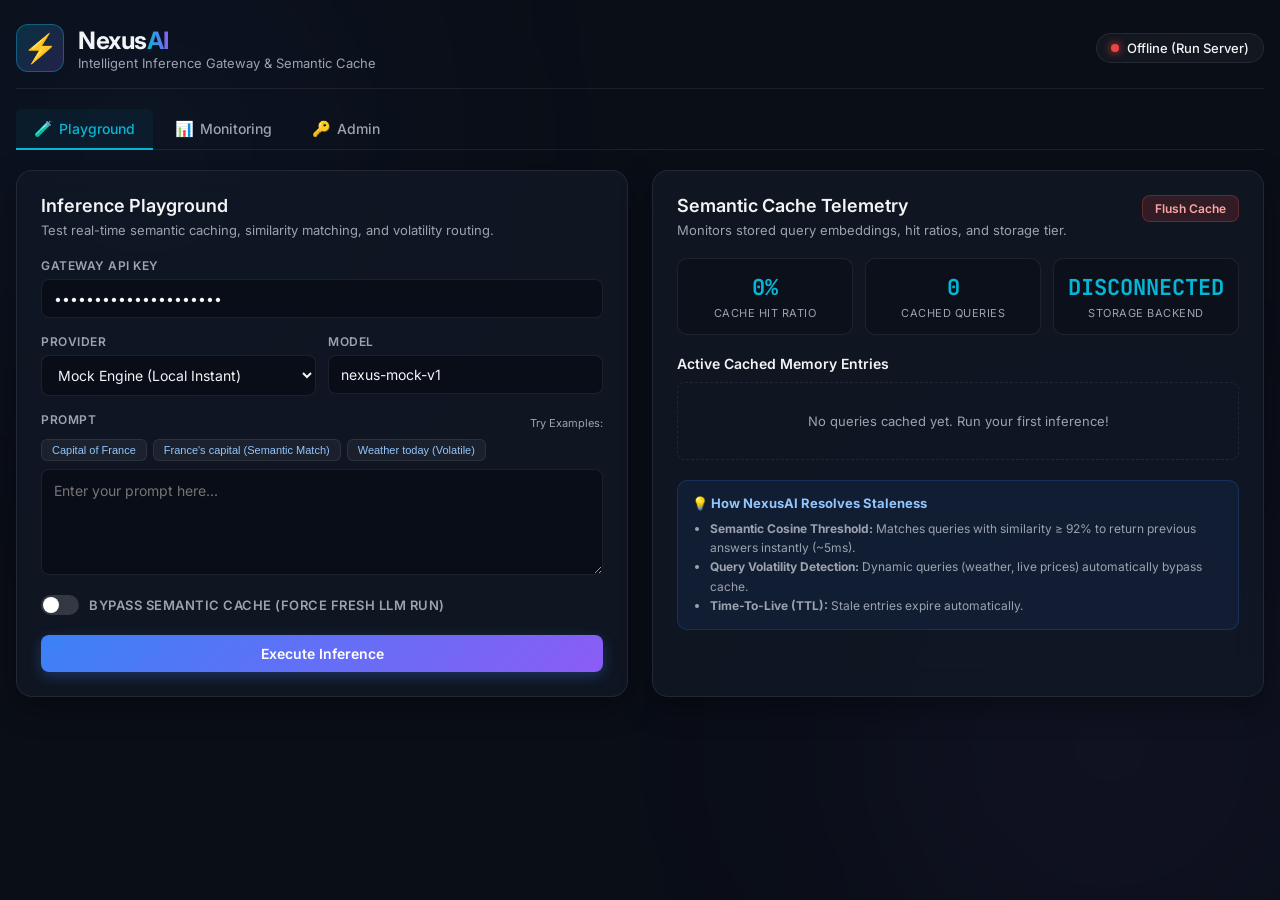
==== commit 6b7ec0a8: "feat: Add comprehensive Admin Panel UI for API key management and audit log - Added Admin tab to fro" ====
--- a/frontend/index.html
+++ b/frontend/index.html
@@ -37,6 +37,9 @@
       <button class="tab-btn" data-tab="monitoring">
         <span class="tab-icon">📊</span> Monitoring
       </button>
+      <button class="tab-btn" data-tab="admin">
+        <span class="tab-icon">🔑</span> Admin
+      </button>
     </nav>
 
     <!-- ═══════════════════════════════════════════════════
@@ -264,7 +267,52 @@
         </div>
       </div>
 
-      <!-- ── Row 4: Cache similarity + rate limit ── -->
+      <!-- ── Row 4: Advanced Cache Management (Option 3) ── -->
+      <div class="mon-section-label">Advanced Cache Management</div>
+      <div class="mon-grid mon-grid-4">
+        <div class="mon-card mon-card-accent-cyan">
+          <div class="mon-card-title">Evictions (LRU)</div>
+          <div class="mon-big-value" id="monEvictions">—</div>
+          <div class="mon-sub">entries removed</div>
+        </div>
+        <div class="mon-card mon-card-accent-green">
+          <div class="mon-card-title">Warm-up Entries</div>
+          <div class="mon-big-value" id="monWarmupEntries">—</div>
+          <div class="mon-sub" id="monWarmupRuns">— runs total</div>
+        </div>
+        <div class="mon-card mon-card-accent-indigo">
+          <div class="mon-card-title">Cache Capacity</div>
+          <div class="mon-big-value" id="monCapacityPct">—</div>
+          <div class="mon-sub" id="monCapacitySub">of 500 max entries</div>
+        </div>
+        <div class="mon-card mon-card-accent-amber">
+          <div class="mon-card-title">Warm Cache</div>
+          <div style="margin-top:10px">
+            <button id="warmCacheBtn" class="btn btn-sm btn-warm">⚡ Run Warm-up</button>
+            <div class="warm-status" id="warmStatus"></div>
+          </div>
+        </div>
+      </div>
+
+      <!-- ── Row 5: TTL category breakdown + top-accessed entries ── -->
+      <div class="mon-grid mon-grid-2">
+        <div class="mon-card">
+          <div class="mon-card-title">Adaptive TTL Categories</div>
+          <p class="mon-card-desc">Distribution of entries by stability tier</p>
+          <div class="ttl-breakdown" id="ttlBreakdown">
+            <div class="empty-state">No entries cached yet.</div>
+          </div>
+        </div>
+        <div class="mon-card">
+          <div class="mon-card-title">Top Accessed Entries</div>
+          <p class="mon-card-desc">Most-served cache entries ranked by hit count</p>
+          <div class="top-entries-list" id="topEntriesList">
+            <div class="empty-state">No entries cached yet.</div>
+          </div>
+        </div>
+      </div>
+
+      <!-- ── Row 6: Cache similarity + rate limit ── -->
       <div class="mon-grid mon-grid-2" style="margin-top:0">
         <div class="mon-card">
           <div class="mon-card-title">Similarity Score Distribution</div>
@@ -307,7 +355,7 @@
         </div>
       </div>
 
-      <!-- ── Row 5: Raw Prometheus scrape ── -->
+      <!-- ── Row 7: Raw Prometheus scrape ── -->
       <div class="mon-section-label">Raw Prometheus Output
         <a href="/api/v1/metrics" target="_blank" class="raw-link">open /api/v1/metrics ↗</a>
       </div>
@@ -319,6 +367,107 @@
       </div>
 
     </div><!-- end tab-monitoring -->
+
+    <!-- ═══════════════════════════════════════════════════
+         TAB 3 — ADMIN PANEL
+    ═══════════════════════════════════════════════════ -->
+    <div id="tab-admin" class="tab-content">
+      <div class="monitoring-header">
+        <div>
+          <h2 class="monitoring-title">API Key Management & Audit Log</h2>
+          <p class="section-desc">Enterprise admin panel — create, monitor, and revoke API keys. Review audit trail.</p>
+        </div>
+        <div class="monitoring-controls">
+          <button id="refreshAdminBtn" class="btn btn-sm btn-outline">↻ Refresh</button>
+        </div>
+      </div>
+
+      <!-- ── Row 1: Dashboard Stats ── -->
+      <div class="mon-section-label">Dashboard Overview</div>
+      <div class="mon-grid mon-grid-4">
+        <div class="mon-card mon-card-accent-cyan">
+          <div class="mon-card-title">Active Keys</div>
+          <div class="mon-big-value" id="adminTotalKeys">—</div>
+          <div class="mon-sub">API keys in system</div>
+        </div>
+        <div class="mon-card mon-card-accent-green">
+          <div class="mon-card-title">Tenants</div>
+          <div class="mon-big-value" id="adminTotalTenants">—</div>
+          <div class="mon-sub">unique tenants</div>
+        </div>
+        <div class="mon-card mon-card-accent-purple">
+          <div class="mon-card-title">Audit Events</div>
+          <div class="mon-big-value" id="adminAuditEvents">—</div>
+          <div class="mon-sub">events today</div>
+        </div>
+        <div class="mon-card mon-card-accent-amber">
+          <div class="mon-card-title">Admin Key</div>
+          <div style="margin-top:10px">
+            <input type="password" id="adminApiKey" placeholder="Enter admin API key" style="font-size:12px;padding:8px">
+          </div>
+        </div>
+      </div>
+
+      <!-- ── Row 2: Create New Key Form ── -->
+      <div class="mon-section-label">Create New API Key</div>
+      <div class="admin-create-section">
+        <div class="admin-form-grid">
+          <div class="form-group">
+            <label for="newKeyName">Key Name *</label>
+            <input type="text" id="newKeyName" placeholder="e.g., Production App">
+          </div>
+          <div class="form-group">
+            <label for="newKeyRole">Role *</label>
+            <select id="newKeyRole">
+              <option value="user" selected>user</option>
+              <option value="admin">admin</option>
+            </select>
+          </div>
+          <div class="form-group">
+            <label for="newKeyTenant">Tenant ID</label>
+            <input type="text" id="newKeyTenant" placeholder="e.g., acme-corp">
+          </div>
+          <div class="form-group">
+            <label for="newKeyQuotaReq">Request Quota (daily)</label>
+            <input type="number" id="newKeyQuotaReq" placeholder="1000" min="0">
+          </div>
+          <div class="form-group">
+            <label for="newKeyQuotaToken">Token Quota (daily)</label>
+            <input type="number" id="newKeyQuotaToken" placeholder="100000" min="0">
+          </div>
+          <div class="form-group">
+            <label for="newKeyDesc">Description</label>
+            <input type="text" id="newKeyDesc" placeholder="Optional description">
+          </div>
+        </div>
+        <button id="createKeyBtn" class="btn btn-primary">🔑 Create API Key</button>
+        <div id="createKeyResult" class="admin-result-box hidden"></div>
+      </div>
+
+      <!-- ── Row 3: Active API Keys List ── -->
+      <div class="mon-section-label">Active API Keys</div>
+      <div class="admin-keys-container">
+        <div id="adminKeysList" class="admin-keys-list">
+          <div class="empty-state">No keys loaded. Enter admin key and click Refresh.</div>
+        </div>
+      </div>
+
+      <!-- ── Row 4: Audit Log ── -->
+      <div class="mon-section-label">Audit Log
+        <button id="clearAuditBtn" class="btn btn-sm btn-danger" style="margin-left:auto">Clear Audit Log</button>
+      </div>
+      <div class="admin-audit-container">
+        <div class="admin-audit-filters">
+          <input type="text" id="auditFilterTenant" placeholder="Filter by tenant…" class="audit-filter-input">
+          <input type="text" id="auditFilterEvent" placeholder="Filter by event type…" class="audit-filter-input">
+          <button id="applyAuditFilters" class="btn btn-sm btn-outline">Apply Filters</button>
+        </div>
+        <div id="adminAuditList" class="admin-audit-list">
+          <div class="empty-state">No audit entries loaded.</div>
+        </div>
+      </div>
+
+    </div><!-- end tab-admin -->
   </div><!-- end app-container -->
 
   <script src="app.js"></script>
--- a/frontend/style.css
+++ b/frontend/style.css
@@ -527,3 +527,400 @@
   white-space: pre;
   overflow-x: auto;
 }
+
+/* ═══════════════════════════════════════════
+   Option 3 — Advanced Cache Management UI
+═══════════════════════════════════════════ */
+
+/* Accent border — cyan */
+.mon-card-accent-cyan { border-top: 2px solid var(--accent-cyan); }
+
+/* Warm-up button */
+.btn-warm {
+  background: linear-gradient(135deg, rgba(6,182,212,0.2), rgba(139,92,246,0.2));
+  border: 1px solid rgba(6,182,212,0.4);
+  color: var(--accent-cyan);
+  width: 100%;
+  margin-top: 4px;
+}
+.btn-warm:hover { background: rgba(6,182,212,0.25); }
+.btn-warm:disabled { opacity: 0.5; cursor: not-allowed; }
+.warm-status {
+  font-size: 11px;
+  margin-top: 8px;
+  font-family: 'JetBrains Mono', monospace;
+  min-height: 16px;
+}
+
+/* TTL category breakdown */
+.ttl-breakdown { display: flex; flex-direction: column; gap: 10px; margin-top: 8px; }
+.ttl-row { display: flex; flex-direction: column; gap: 4px; }
+.ttl-row-header {
+  display: flex;
+  align-items: center;
+  gap: 6px;
+  font-size: 12px;
+}
+.ttl-dot {
+  width: 8px; height: 8px;
+  border-radius: 50%;
+  flex-shrink: 0;
+}
+.ttl-name { flex: 1; color: var(--text-primary); font-weight: 500; }
+.ttl-count {
+  font-family: 'JetBrains Mono', monospace;
+  font-size: 12px;
+  color: var(--text-secondary);
+}
+.ttl-bar-track {
+  background: rgba(255,255,255,0.06);
+  border-radius: 4px;
+  height: 6px;
+  overflow: hidden;
+}
+.ttl-bar-fill {
+  height: 100%;
+  border-radius: 4px;
+  transition: width 0.4s ease;
+  min-width: 2px;
+}
+
+/* Top accessed entries */
+.top-entries-list { display: flex; flex-direction: column; gap: 8px; margin-top: 4px; }
+.top-entry-item {
+  display: flex;
+  align-items: flex-start;
+  gap: 10px;
+  background: rgba(10,14,23,0.6);
+  border: 1px solid var(--card-border);
+  border-radius: 8px;
+  padding: 10px 12px;
+}
+.top-entry-rank {
+  font-family: 'JetBrains Mono', monospace;
+  font-size: 14px;
+  font-weight: 700;
+  color: var(--accent-cyan);
+  min-width: 26px;
+  flex-shrink: 0;
+}
+.top-entry-body { flex: 1; min-width: 0; }
+.top-entry-prompt {
+  font-size: 13px;
+  font-weight: 500;
+  color: #e5e7eb;
+  margin-bottom: 4px;
+  white-space: nowrap;
+  overflow: hidden;
+  text-overflow: ellipsis;
+}
+.top-entry-meta {
+  display: flex;
+  flex-wrap: wrap;
+  gap: 10px;
+  font-size: 11px;
+  color: var(--text-secondary);
+  font-family: 'JetBrains Mono', monospace;
+}
+.top-entry-hits { color: #fcd34d; font-weight: 600; }
+
+/* Cache entry meta — updated to show TTL category */
+.cache-entry-meta { flex-wrap: wrap; gap: 8px; }
+
+/* ═══════════════════════════════════════════
+   ADMIN PANEL
+═══════════════════════════════════════════ */
+
+/* Create key section */
+.admin-create-section {
+  background: var(--card-bg);
+  border: 1px solid var(--card-border);
+  border-radius: 12px;
+  padding: 20px;
+  backdrop-filter: blur(12px);
+  -webkit-backdrop-filter: blur(12px);
+  margin-bottom: 16px;
+}
+
+.admin-form-grid {
+  display: grid;
+  grid-template-columns: repeat(3, 1fr);
+  gap: 16px;
+  margin-bottom: 16px;
+}
+
+@media (max-width: 1024px) {
+  .admin-form-grid { grid-template-columns: repeat(2, 1fr); }
+}
+
+@media (max-width: 640px) {
+  .admin-form-grid { grid-template-columns: 1fr; }
+}
+
+.admin-result-box {
+  margin-top: 16px;
+}
+
+.admin-success-box {
+  background: rgba(16, 185, 129, 0.1);
+  border: 1px solid rgba(16, 185, 129, 0.3);
+  border-radius: 8px;
+  padding: 16px;
+}
+
+.admin-success-title {
+  font-size: 14px;
+  font-weight: 600;
+  color: #6ee7b7;
+  margin-bottom: 10px;
+}
+
+.admin-success-key {
+  display: flex;
+  align-items: center;
+  gap: 10px;
+  margin-bottom: 10px;
+  flex-wrap: wrap;
+}
+
+.admin-success-key code {
+  font-family: 'JetBrains Mono', monospace;
+  font-size: 12px;
+  background: rgba(10, 14, 23, 0.6);
+  padding: 6px 10px;
+  border-radius: 6px;
+  color: var(--accent-cyan);
+  flex: 1;
+  overflow-wrap: break-word;
+  word-break: break-all;
+}
+
+.admin-success-warning {
+  font-size: 12px;
+  color: #fcd34d;
+  font-weight: 500;
+}
+
+.admin-copy-btn {
+  white-space: nowrap;
+}
+
+/* Keys list */
+.admin-keys-container {
+  background: var(--card-bg);
+  border: 1px solid var(--card-border);
+  border-radius: 12px;
+  padding: 20px;
+  backdrop-filter: blur(12px);
+  -webkit-backdrop-filter: blur(12px);
+  margin-bottom: 16px;
+}
+
+.admin-keys-list {
+  display: flex;
+  flex-direction: column;
+  gap: 12px;
+  max-height: 500px;
+  overflow-y: auto;
+}
+
+.admin-key-card {
+  background: rgba(10, 14, 23, 0.7);
+  border: 1px solid var(--card-border);
+  border-radius: 10px;
+  padding: 16px;
+  transition: border-color 0.2s;
+}
+
+.admin-key-card:hover {
+  border-color: rgba(6, 182, 212, 0.4);
+}
+
+.admin-key-header {
+  display: flex;
+  justify-content: space-between;
+  align-items: center;
+  margin-bottom: 8px;
+}
+
+.admin-key-name {
+  font-size: 15px;
+  font-weight: 600;
+  color: var(--text-primary);
+}
+
+.admin-key-status {
+  font-size: 12px;
+  font-weight: 600;
+  text-transform: uppercase;
+  letter-spacing: 0.5px;
+}
+
+.admin-key-meta {
+  display: flex;
+  flex-wrap: wrap;
+  gap: 12px;
+  font-size: 12px;
+  color: var(--text-secondary);
+  margin-bottom: 12px;
+  font-family: 'JetBrains Mono', monospace;
+}
+
+.admin-key-meta code {
+  background: rgba(255, 255, 255, 0.05);
+  padding: 2px 6px;
+  border-radius: 4px;
+  color: var(--accent-cyan);
+}
+
+.admin-quota-section {
+  display: flex;
+  flex-direction: column;
+  gap: 10px;
+  margin-bottom: 12px;
+  padding: 12px;
+  background: rgba(255, 255, 255, 0.02);
+  border-radius: 8px;
+}
+
+.admin-quota-item {
+  display: flex;
+  align-items: center;
+  gap: 10px;
+}
+
+.admin-quota-label {
+  font-size: 12px;
+  color: var(--text-secondary);
+  min-width: 180px;
+  font-family: 'JetBrains Mono', monospace;
+}
+
+.admin-quota-bar-track {
+  flex: 1;
+  background: rgba(255, 255, 255, 0.06);
+  border-radius: 4px;
+  height: 8px;
+  overflow: hidden;
+}
+
+.admin-quota-bar-fill {
+  height: 100%;
+  border-radius: 4px;
+  transition: width 0.4s ease;
+  min-width: 2px;
+}
+
+.admin-quota-bar-requests {
+  background: linear-gradient(90deg, #3b82f6, #60a5fa);
+}
+
+.admin-quota-bar-tokens {
+  background: linear-gradient(90deg, #8b5cf6, #a78bfa);
+}
+
+.admin-quota-pct {
+  font-size: 11px;
+  font-weight: 600;
+  color: var(--text-primary);
+  font-family: 'JetBrains Mono', monospace;
+  min-width: 50px;
+  text-align: right;
+}
+
+.admin-key-actions {
+  display: flex;
+  gap: 8px;
+  flex-wrap: wrap;
+}
+
+/* Audit log */
+.admin-audit-container {
+  background: var(--card-bg);
+  border: 1px solid var(--card-border);
+  border-radius: 12px;
+  padding: 20px;
+  backdrop-filter: blur(12px);
+  -webkit-backdrop-filter: blur(12px);
+}
+
+.admin-audit-filters {
+  display: flex;
+  gap: 10px;
+  margin-bottom: 16px;
+  flex-wrap: wrap;
+}
+
+.audit-filter-input {
+  flex: 1;
+  min-width: 200px;
+  background: rgba(10, 14, 23, 0.85);
+  border: 1px solid var(--card-border);
+  border-radius: 8px;
+  color: var(--text-primary);
+  font-size: 13px;
+  padding: 8px 12px;
+  outline: none;
+  transition: border-color 0.2s, box-shadow 0.2s;
+}
+
+.audit-filter-input:focus {
+  border-color: var(--accent-cyan);
+  box-shadow: 0 0 0 3px rgba(6, 182, 212, 0.15);
+}
+
+.admin-audit-list {
+  display: flex;
+  flex-direction: column;
+  gap: 10px;
+  max-height: 400px;
+  overflow-y: auto;
+}
+
+.admin-audit-entry {
+  background: rgba(10, 14, 23, 0.7);
+  border: 1px solid var(--card-border);
+  border-radius: 8px;
+  padding: 12px;
+}
+
+.admin-audit-header {
+  display: flex;
+  justify-content: space-between;
+  align-items: center;
+  margin-bottom: 6px;
+}
+
+.admin-audit-event {
+  font-size: 12px;
+  font-weight: 600;
+  text-transform: uppercase;
+  letter-spacing: 0.5px;
+}
+
+.admin-audit-time {
+  font-size: 11px;
+  color: var(--text-secondary);
+  font-family: 'JetBrains Mono', monospace;
+}
+
+.admin-audit-detail {
+  font-size: 13px;
+  color: var(--text-primary);
+  margin-bottom: 6px;
+}
+
+.admin-audit-meta {
+  display: flex;
+  flex-wrap: wrap;
+  gap: 12px;
+  font-size: 11px;
+  color: var(--text-secondary);
+  font-family: 'JetBrains Mono', monospace;
+}
+
+/* Clear audit button in section label */
+.mon-section-label {
+  display: flex;
+  align-items: center;
+}
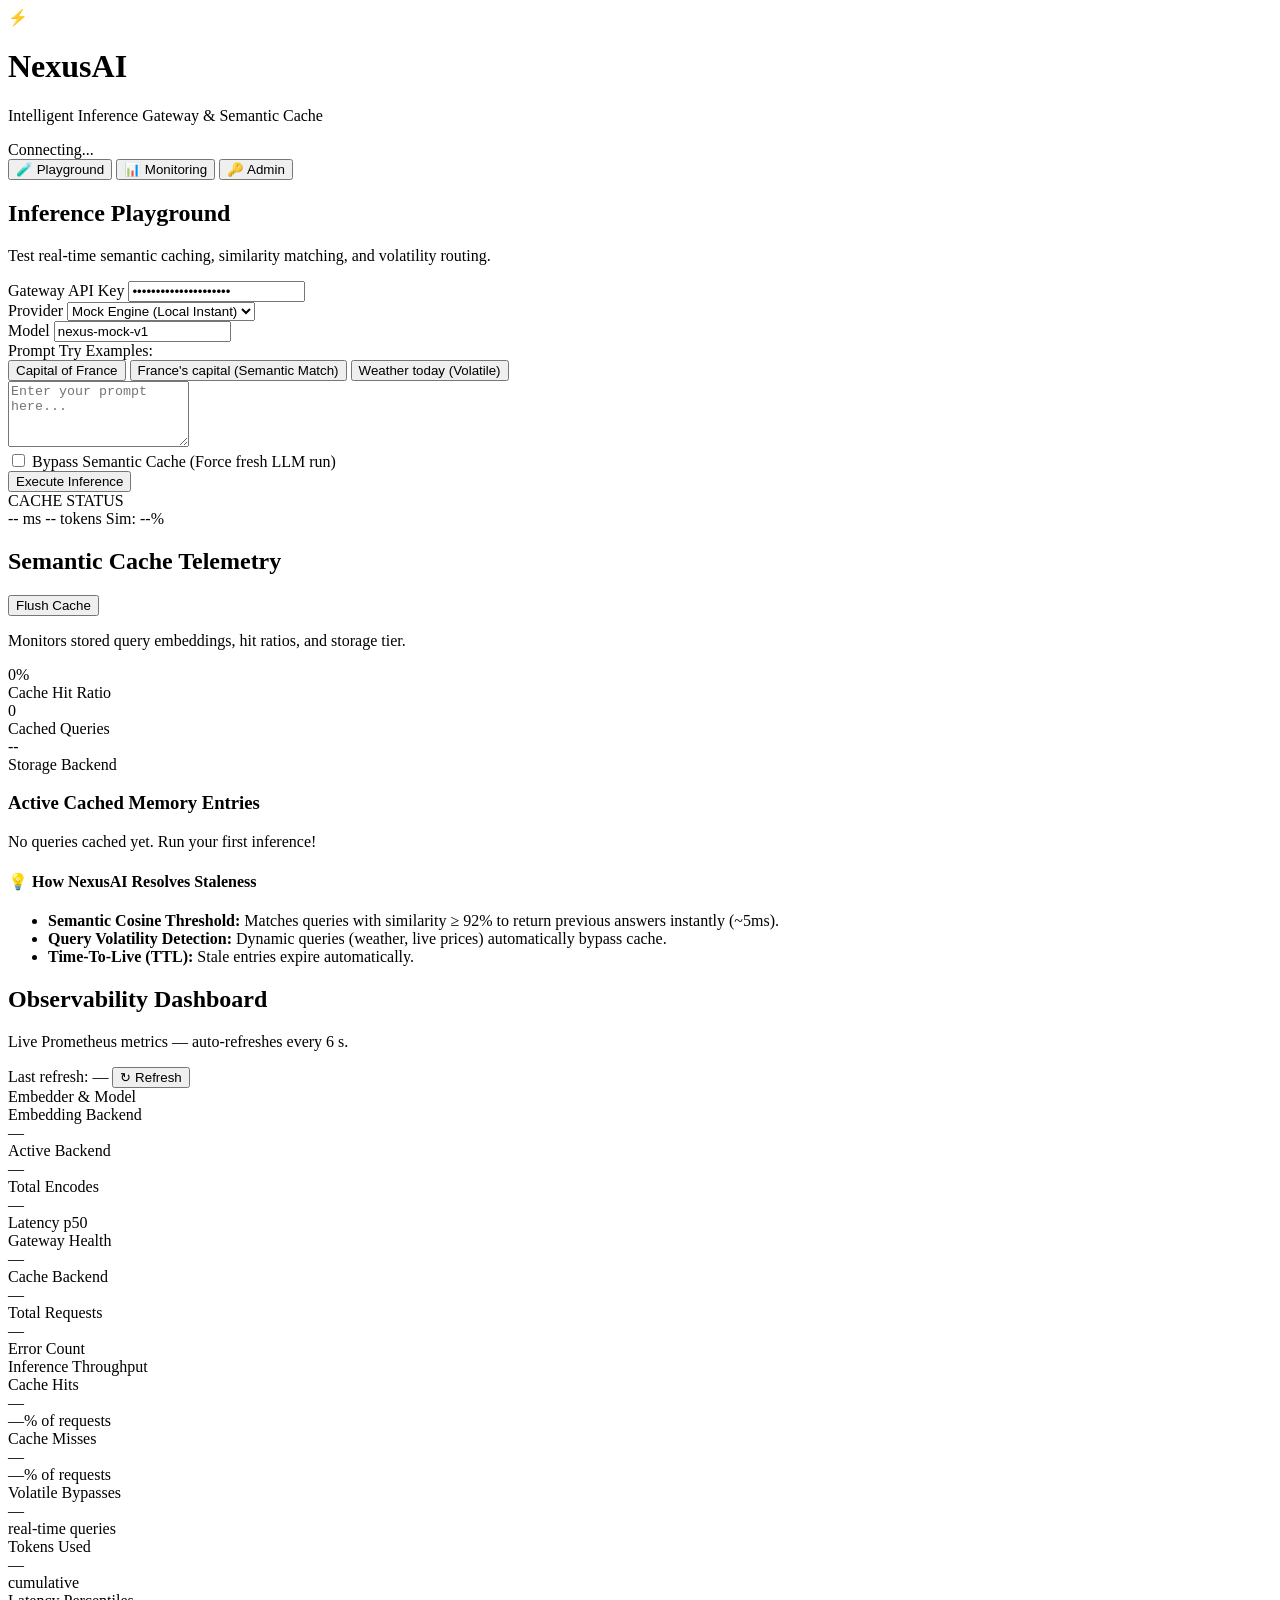
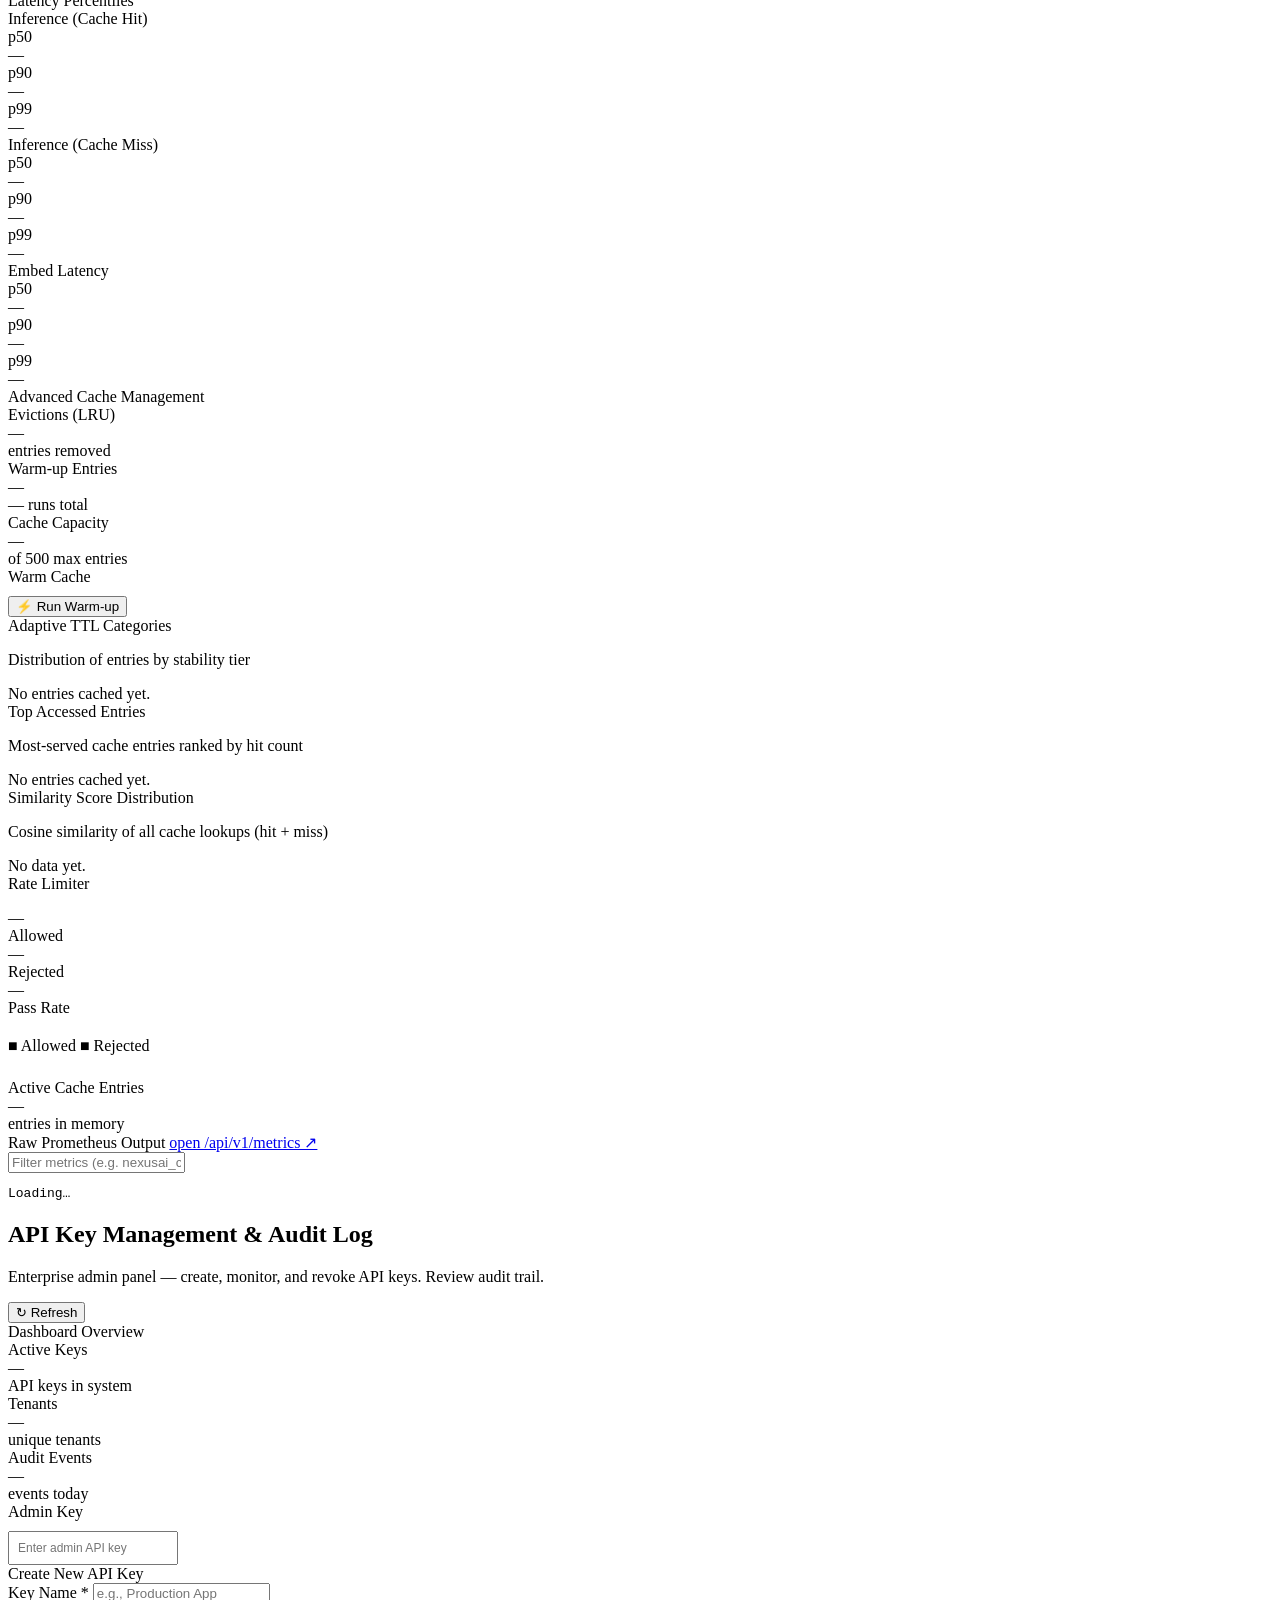
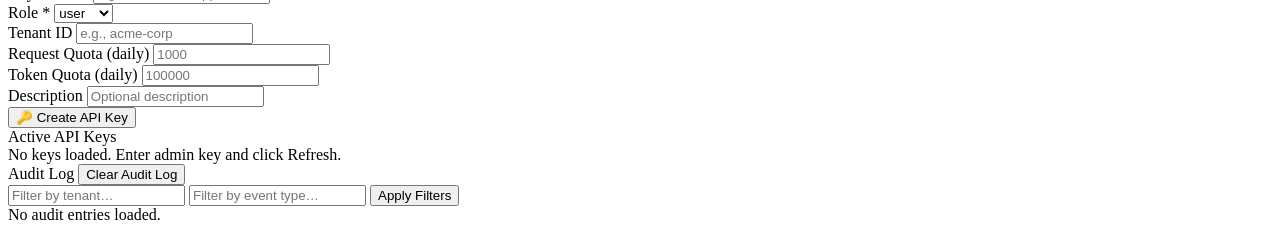
==== commit 27101959: "fix: Correct static file paths in frontend HTML" ====
--- a/frontend/index.html
+++ b/frontend/index.html
@@ -4,7 +4,7 @@
   <meta charset="UTF-8">
   <meta name="viewport" content="width=device-width, initial-scale=1.0">
   <title>NexusAI — Intelligent Inference Gateway</title>
-  <link rel="stylesheet" href="style.css">
+  <link rel="stylesheet" href="/static/style.css">
   <link rel="preconnect" href="https://fonts.googleapis.com">
   <link rel="preconnect" href="https://fonts.gstatic.com" crossorigin>
   <link href="https://fonts.googleapis.com/css2?family=Inter:wght@300;400;500;600;700&family=JetBrains+Mono:wght@400;500;700&display=swap" rel="stylesheet">
@@ -470,6 +470,6 @@
     </div><!-- end tab-admin -->
   </div><!-- end app-container -->
 
-  <script src="app.js"></script>
+  <script src="/static/app.js"></script>
 </body>
 </html>
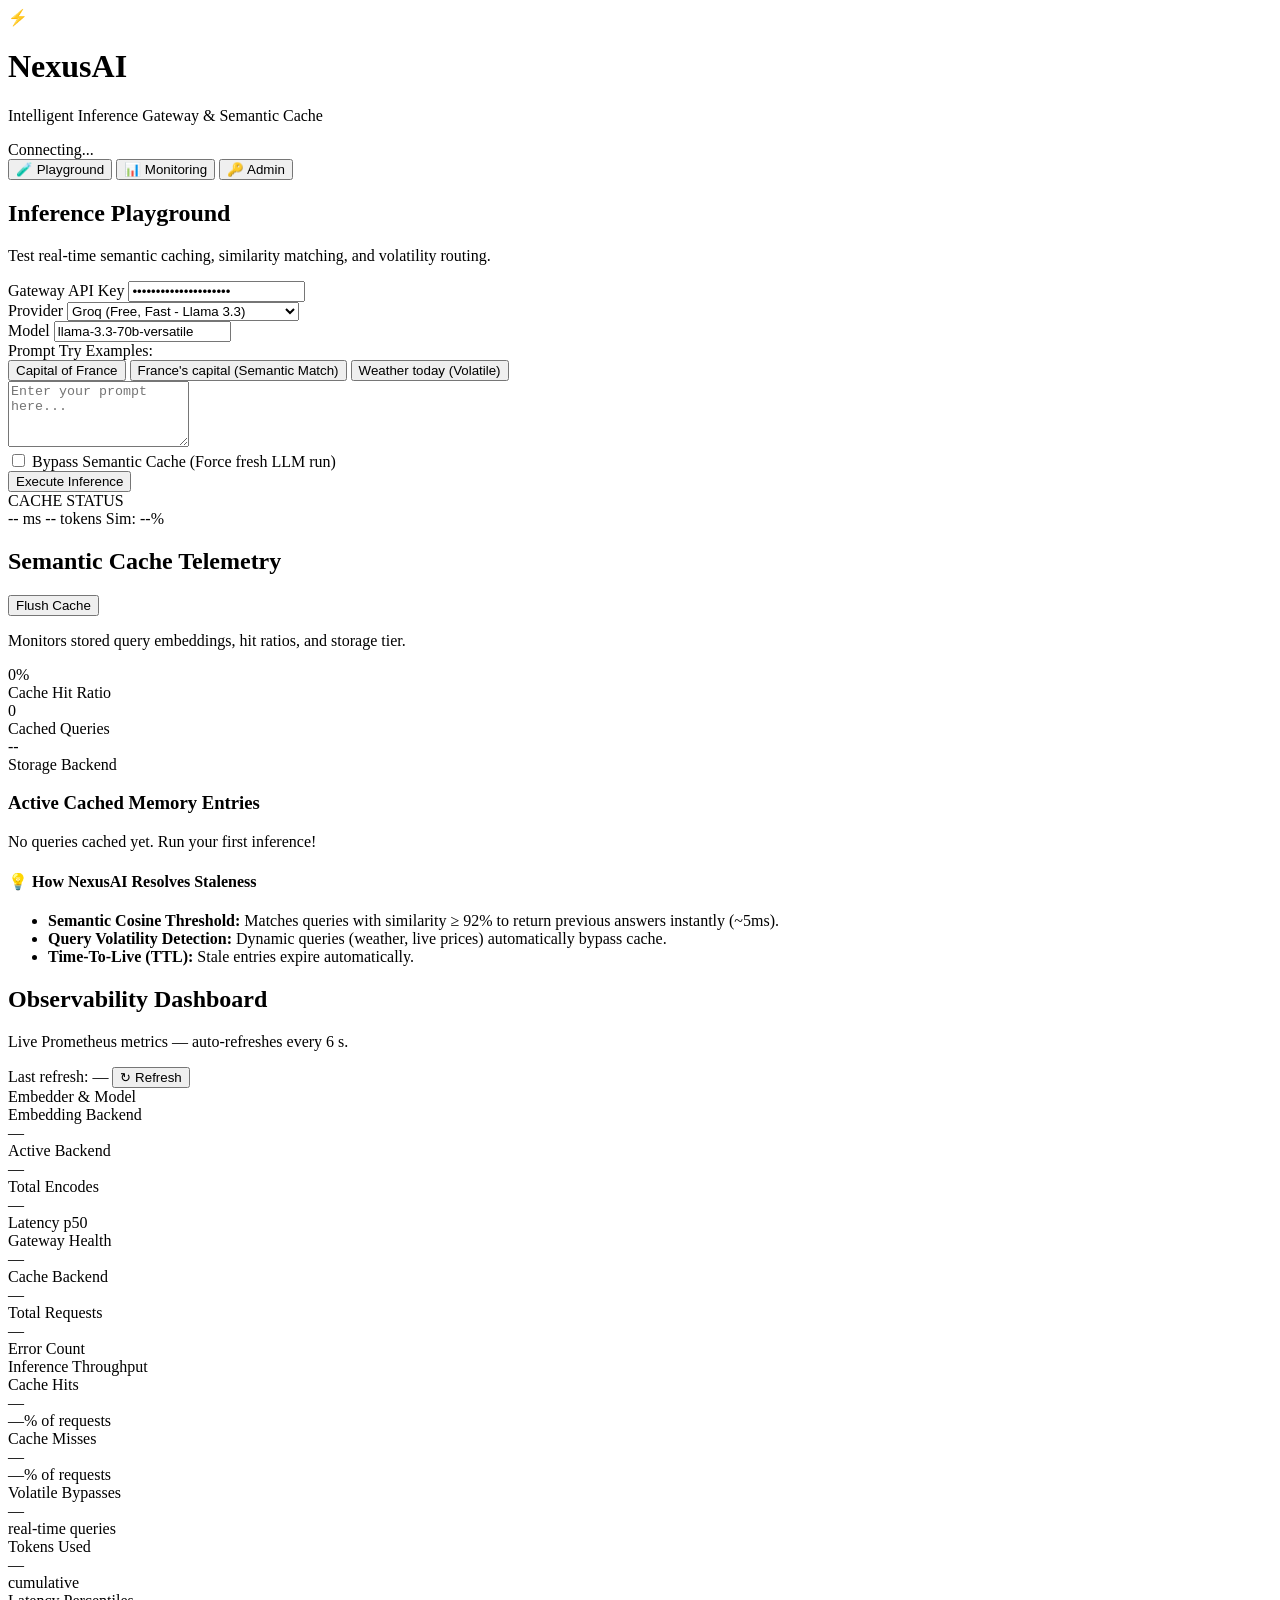
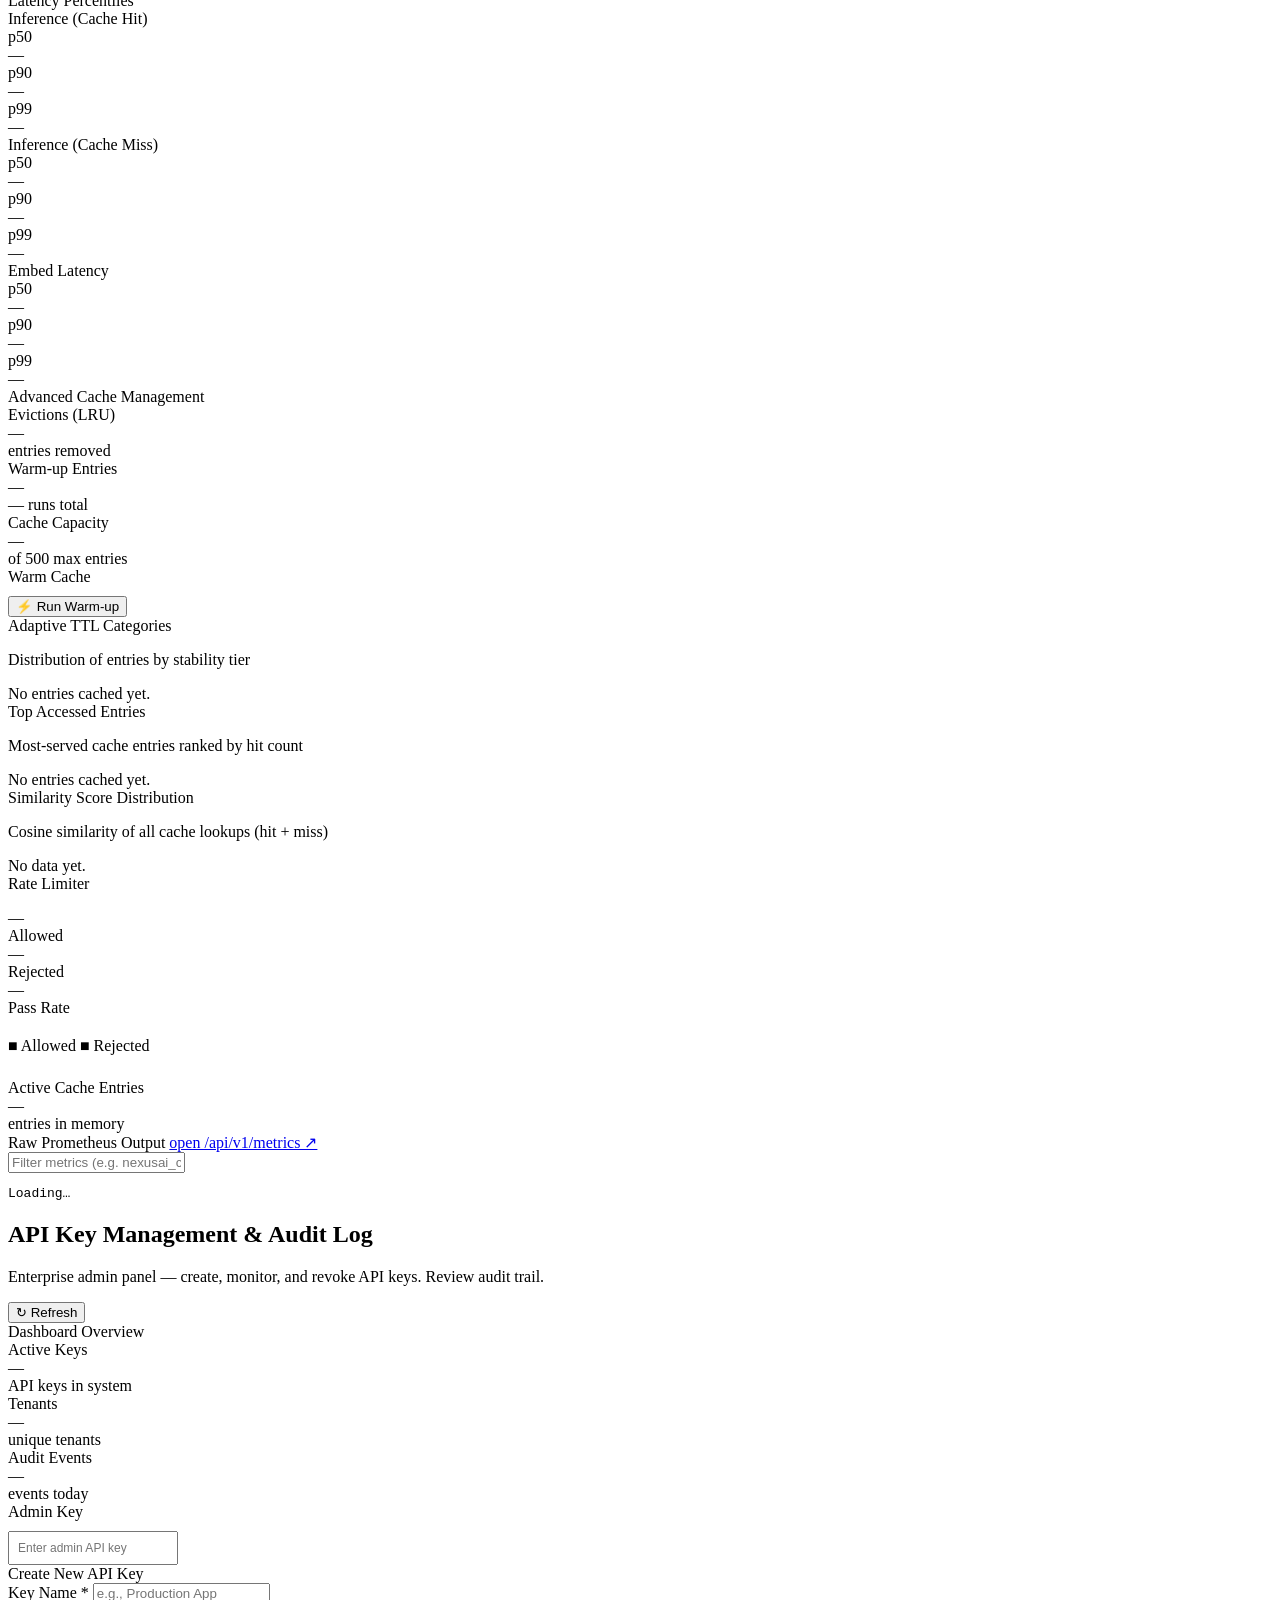
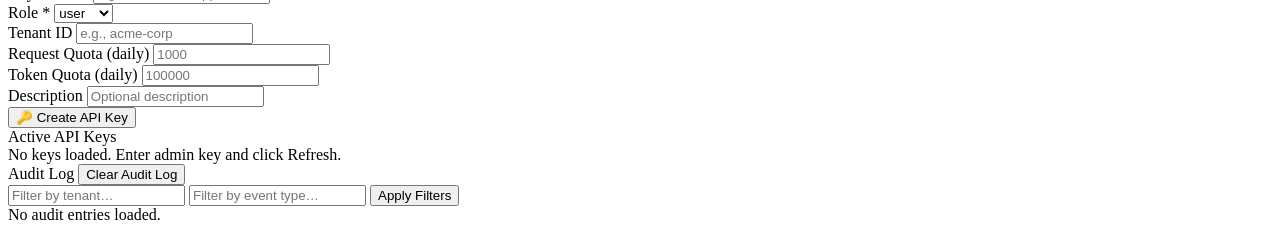
==== commit 31b728b6: "feat: Integrate real AI providers (Groq, OpenRouter, HuggingFace, OpenAI) - Added Groq provider (fre" ====
--- a/frontend/index.html
+++ b/frontend/index.html
@@ -61,14 +61,16 @@
             <div class="form-group flex-1">
               <label for="providerSelect">Provider</label>
               <select id="providerSelect">
-                <option value="mock" selected>Mock Engine (Local Instant)</option>
+                <option value="groq" selected>Groq (Free, Fast - Llama 3.3)</option>
+                <option value="openrouter">OpenRouter (Free Tier - Llama 3.1)</option>
                 <option value="huggingface">Hugging Face API</option>
-                <option value="openai">OpenAI / OpenRouter</option>
+                <option value="openai">OpenAI / GPT</option>
+                <option value="mock">Mock Engine (Local Demo)</option>
               </select>
             </div>
             <div class="form-group flex-1">
               <label for="modelInput">Model</label>
-              <input type="text" id="modelInput" placeholder="Default model" value="nexus-mock-v1">
+              <input type="text" id="modelInput" placeholder="Default model" value="llama-3.3-70b-versatile">
             </div>
           </div>
 
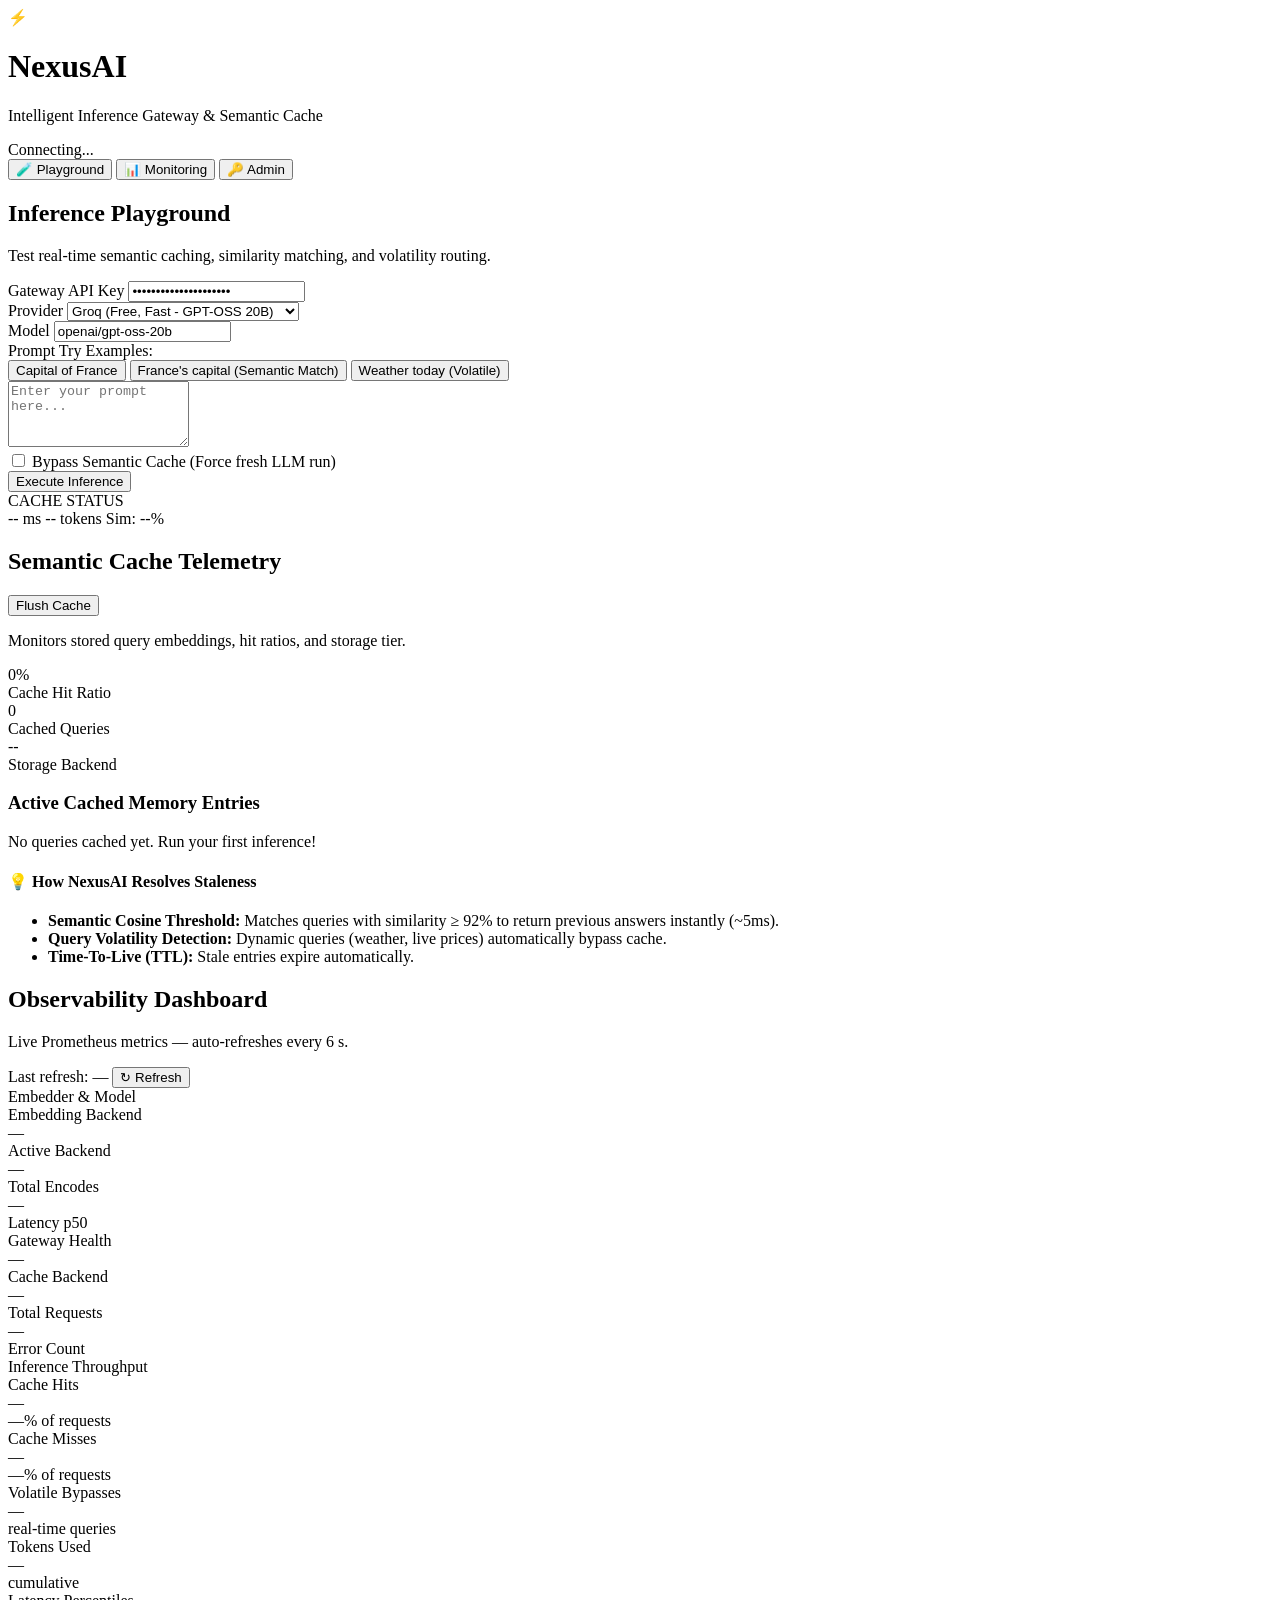
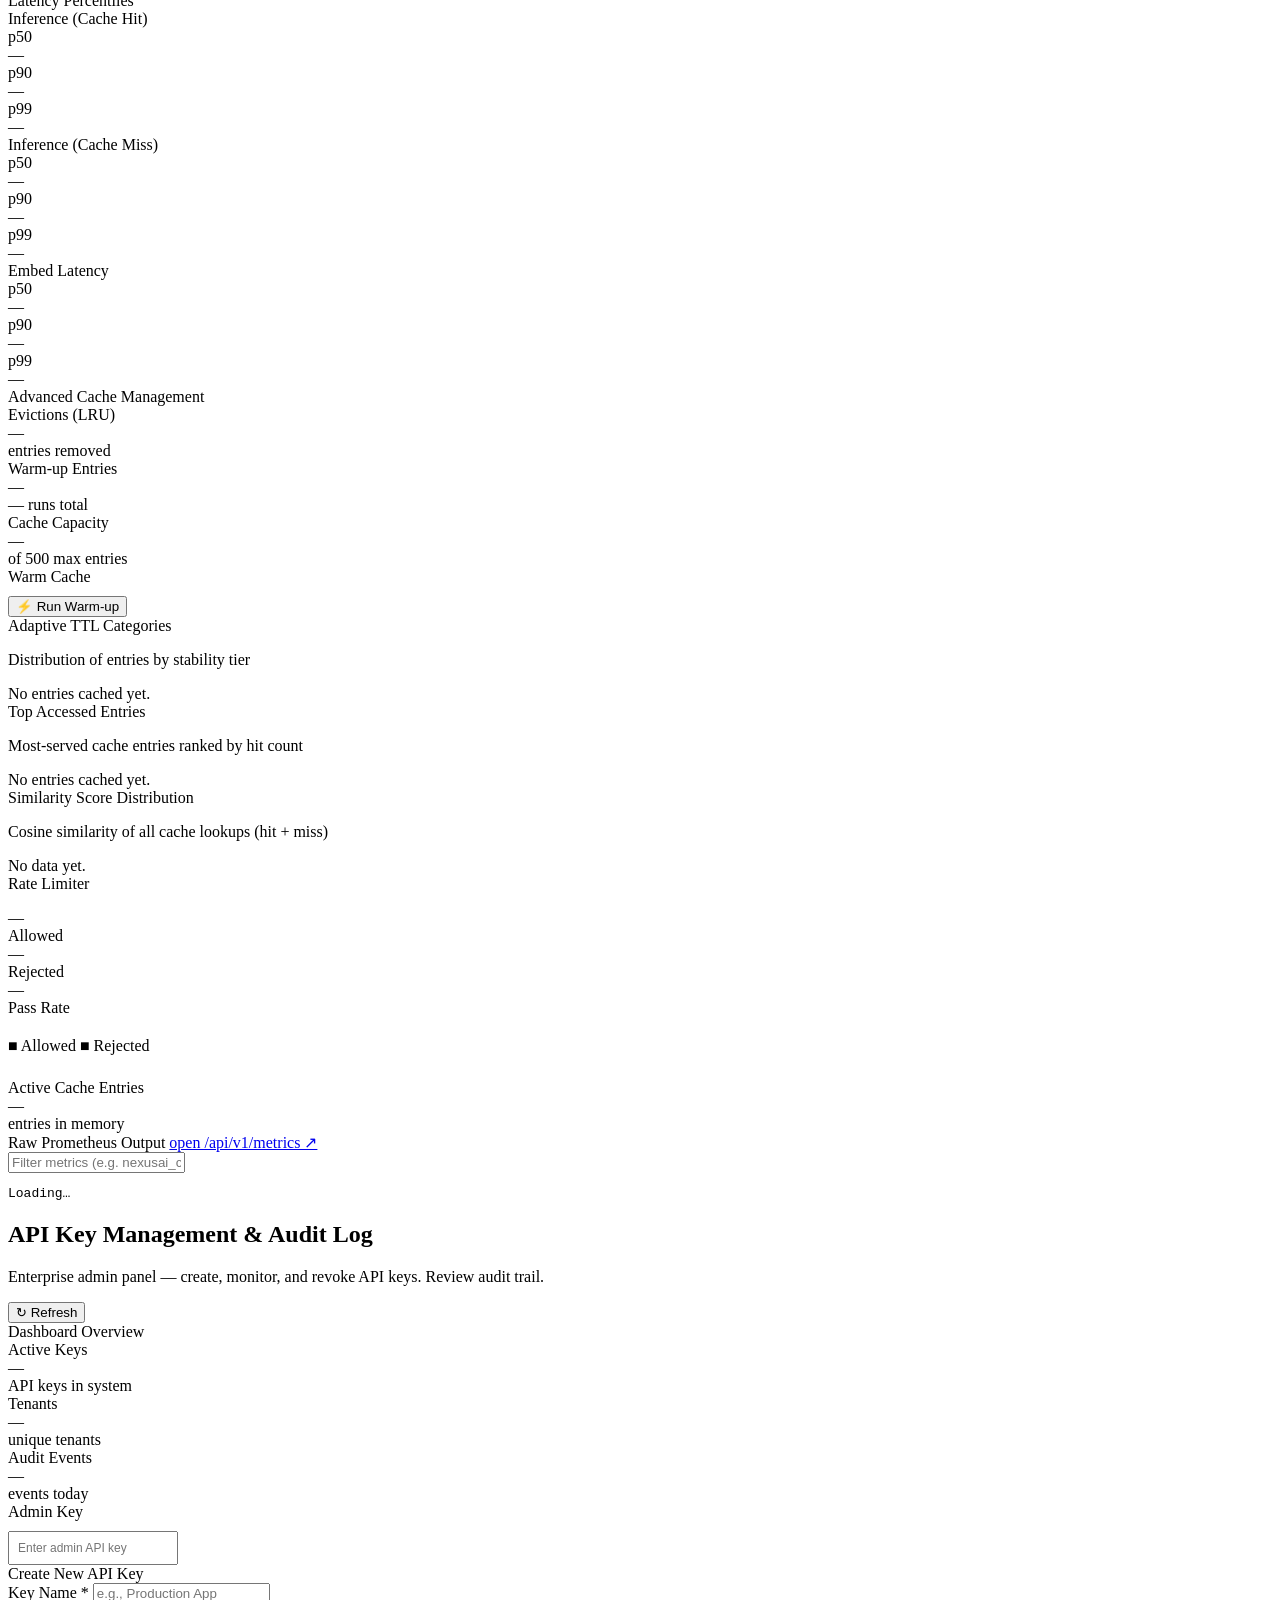
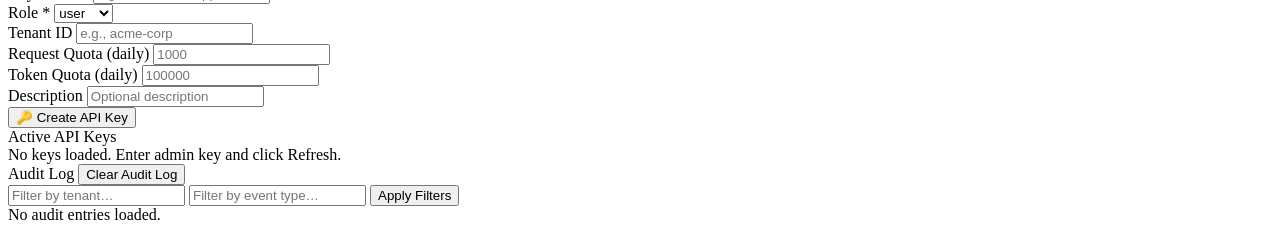
==== commit 58fd3130: "fix: Update Groq model to openai/gpt-oss-20b (current available model) - Changed from deprecated lla" ====
--- a/frontend/index.html
+++ b/frontend/index.html
@@ -61,7 +61,7 @@
             <div class="form-group flex-1">
               <label for="providerSelect">Provider</label>
               <select id="providerSelect">
-                <option value="groq" selected>Groq (Free, Fast - Llama 3.3)</option>
+                <option value="groq" selected>Groq (Free, Fast - GPT-OSS 20B)</option>
                 <option value="openrouter">OpenRouter (Free Tier - Llama 3.1)</option>
                 <option value="huggingface">Hugging Face API</option>
                 <option value="openai">OpenAI / GPT</option>
@@ -70,7 +70,7 @@
             </div>
             <div class="form-group flex-1">
               <label for="modelInput">Model</label>
-              <input type="text" id="modelInput" placeholder="Default model" value="llama-3.3-70b-versatile">
+              <input type="text" id="modelInput" placeholder="Default model" value="openai/gpt-oss-20b">
             </div>
           </div>
 
